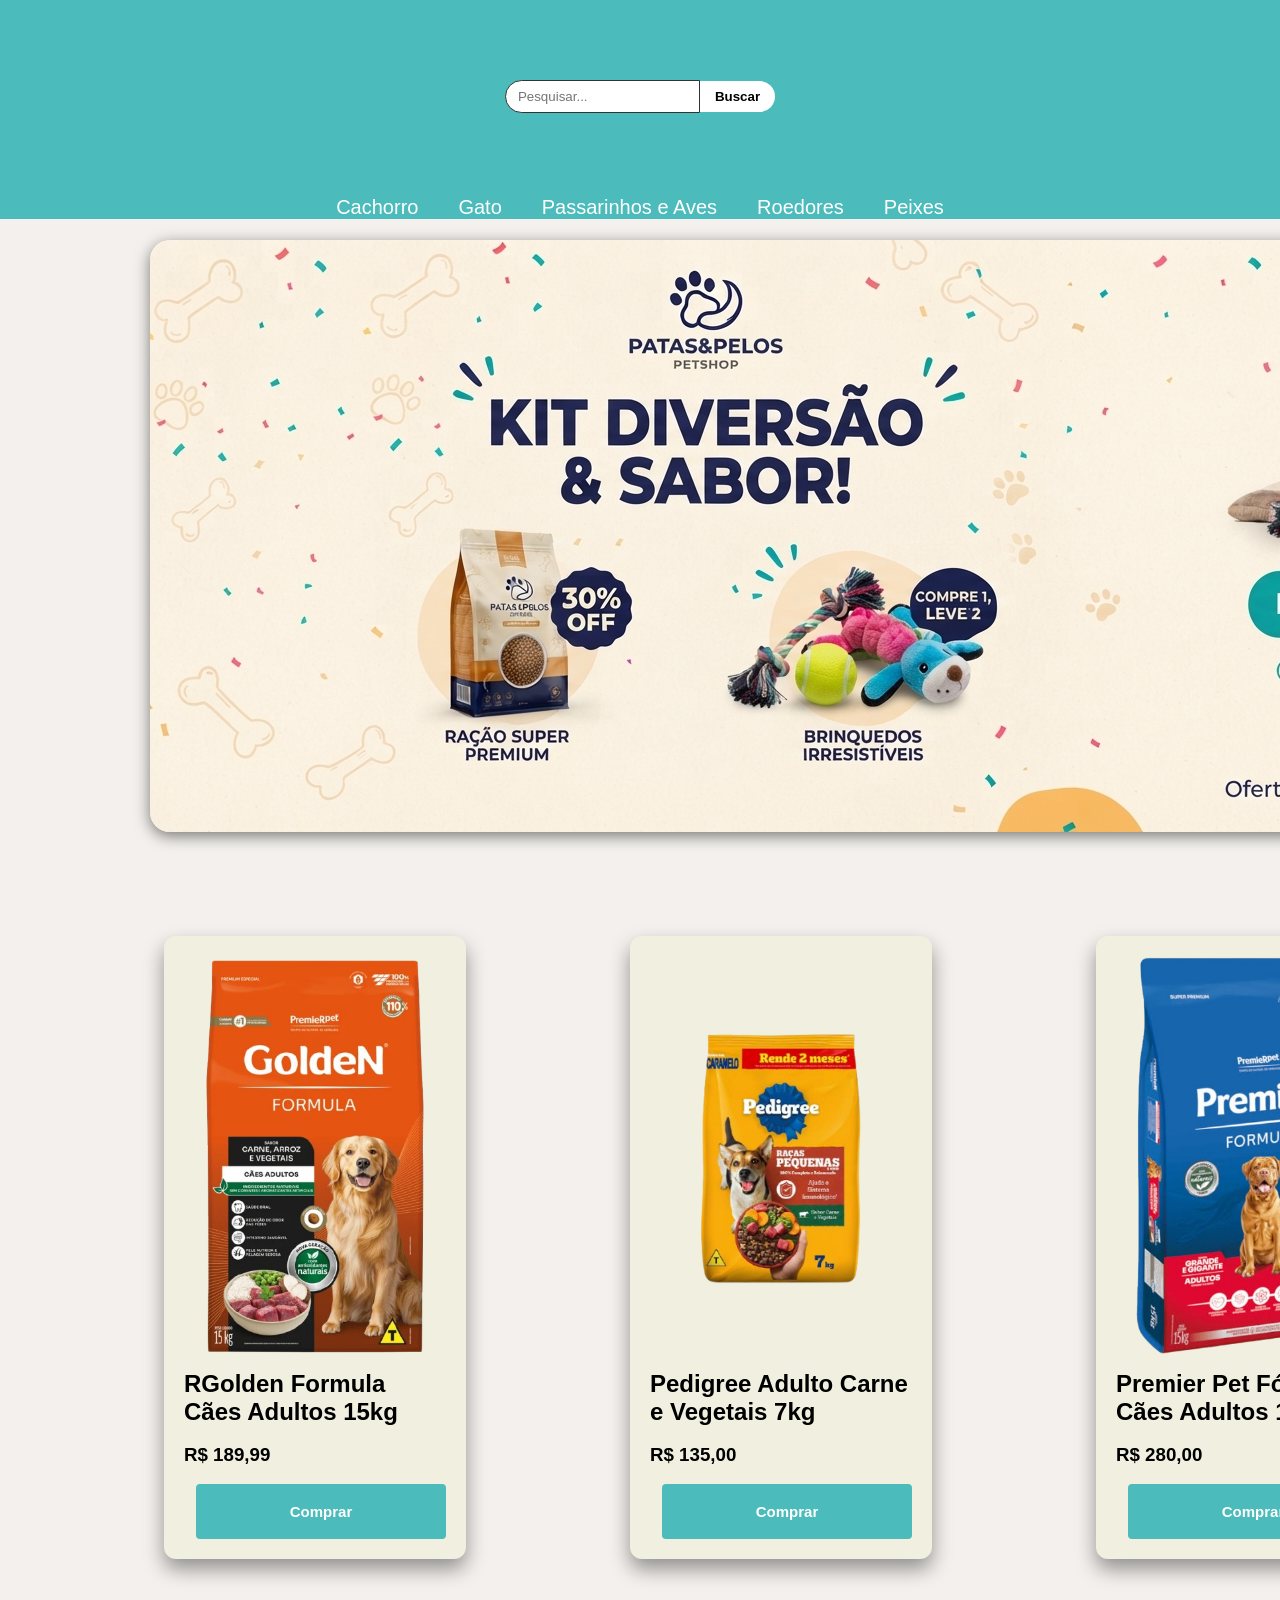
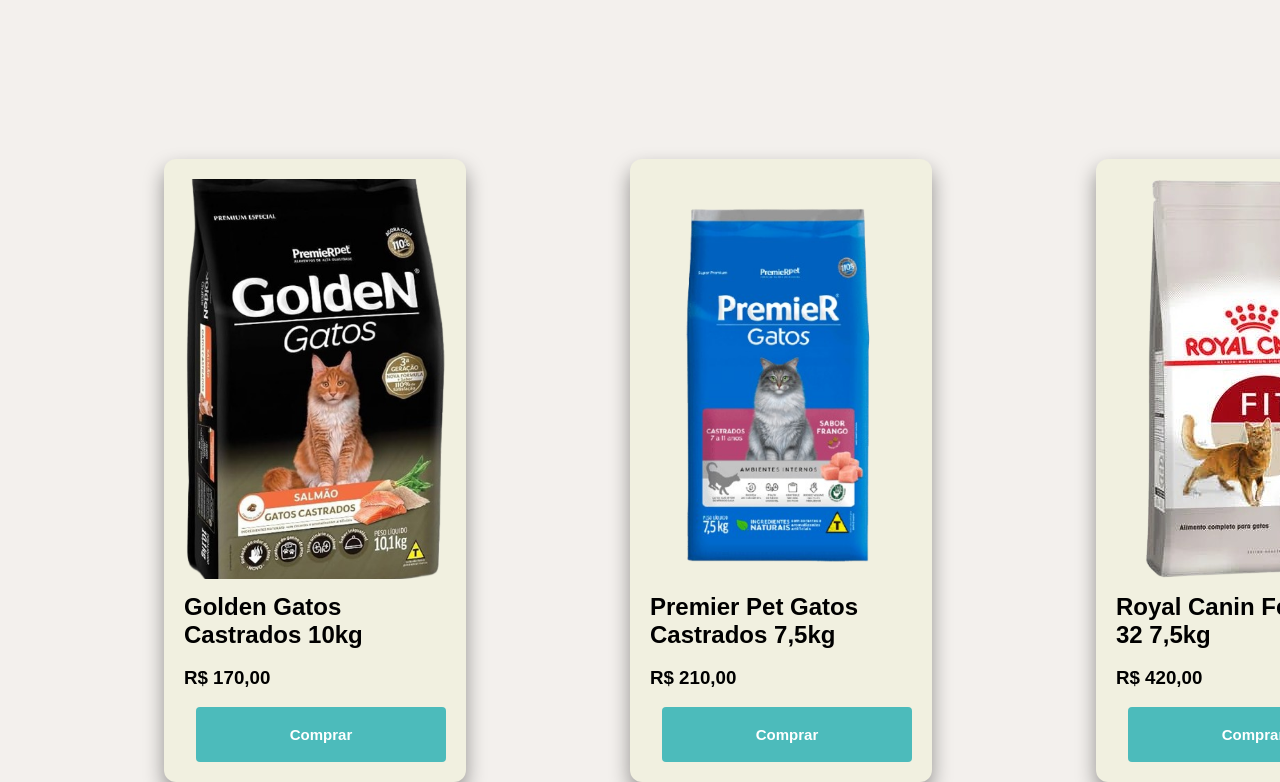
==== html/index.html @ d894ffb8 "adadadadadadad" ====
<!DOCTYPE html>
<html lang="en">
<head>
    <meta charset="UTF-8">
    <meta name="viewport" content="width=device-width, initial-scale=1.0">
    <title>Document</title>
    <link rel="stylesheet" href="../css/style.css">
</head>
<!-- INICIO DO MENU !-->
<header class="navbar">
    <div class="logo">
    </div>

    <div class="menu">

        <div class="search-container">
            <input type="text" placeholder="Pesquisar...">
            <button type="submit">Buscar</button>
        </div>
        <div class="auth-buttons">
            <a href="../html/login.html" class="btn-login">Login</a>
            <a href="../html/cadastro.html" class="btn-register">Cadastrar</a>
        </div>
        <nav>
            <ul class="navlinks">
                <li><a href="../html/storedog.html">Cachorro</a></li>
                <li><a href="../html/storecat.html">Gato</a></li>
                <li><a href="../html/storebird.html">Passarinhos e Aves</a></li>
                <li><a href="../html/storerat.html">Roedores</a></li>
                <li><a href="../html/storefish.html">Peixes</a></li>
            </ul>
        </nav>
    </div>
</header>
<!-- FIM DO MENU -->
<body>

    <!-- INICIO HOME-->
    <main>
        <div class="banner">
            <img src="../img/banner1.jpg" alt="banner1">
        </div>
    </main>
    <div class="card-dog">
    <div class="card">
        <img src="../img/Golden Formula Cães Adultos.png" alt="ração1">
        <h2>RGolden Formula Cães Adultos 15kg</h2>
        <br>
        <h3>R$ 189,99</h3>
        <br>
        <div class="btnn"><button class="btn">Comprar</button></div>
    </div>

    <div class="card">
        <img src="../img/Pedigree Adulto Carne e Vegetais.png" alt="ração1">
        <h2>Pedigree Adulto Carne e Vegetais 7kg</h2>
        <br>
        <h3>R$ 135,00</h3>
        <br>
        <div class="btnn"><button class="btn">Comprar</button></div>
    </div>

    <div class="card">
        <img src="../img/Premier Pet Fórmula Cães Adultos.png" alt="ração1">
        <h2>Premier Pet Fórmula Cães Adultos 15kg</h2>
        <br>
        <h3>R$ 280,00</h3>
        <br>
        <div class="btnn"><button class="btn">Comprar</button></div>
    </div>

    <div class="card">
        <img src="../img/racao-royal-canin-medium-adult-7-mais-caes-adultos-1-removebg-preview.png" alt="ração1">
        <h2>Ração Royal Canin Medium Adult 12kg</h2>
        <br>
        <h3>R$ 430,00</h3>
        <br>
        <div class="btnn"><button class="btn">Comprar</button></div>
    </div>
    </div>

    <div class="card-cat">
        <div class="cardt">
            <img src="../img/Golden Gatos.png" alt="ração1">
            <h2>Golden Gatos Castrados 10kg</h2>
            <br>
            <h3>R$ 170,00</h3>
            <br>
            <div class="btnn"><button class="btn">Comprar</button></div>
        </div>
    
        <div class="cardt">
            <img src="../img/Premier Pet Gatos Castrados.png" alt="ração1">
            <h2>Premier Pet Gatos Castrados 7,5kg</h2>
            <br>
            <h3>R$ 210,00</h3>
            <br>
            <div class="btnn"><button class="btn">Comprar</button></div>
        </div>
    
        <div class="cardt">
            <img src="../img/Royal Canin Feline Fit 32.png" alt="ração1">
            <h2>Royal Canin Feline Fit 32 7,5kg</h2>
            <br>
            <h3>R$ 420,00</h3>
            <br>
            <div class="btnn"><button class="btn">Comprar</button></div>
        </div>
    
        <div class="cardt">
            <img src="../img/Whiskas Adultos.png" alt="ração1">
            <h2>Whiskas Adultos
                <br> 10,1kg</h2>
            <br>
            <h3>R$ 185,00</h3>
            <br>
            <div class="btnn"><button class="btn">Comprar</button></div>
        </div>
    </div>
</div>
</body>
</html>
---- css/style.css ----
*{
    margin: 0;
    padding: 0;
    outline: 0;
    box-sizing: border-box;
}

body{
    background-color: rgb(243, 240, 237);
}
.menu{
    background-color: #4cbbbb;
    align-items: center;
    justify-content: center;
    height: 200px;

}
.navlinks{
    list-style: none;
    display: flex;
    background-color: #4cbbbb;
    margin-top: 62px;
    justify-content: center;
    align-items: center;
    gap: 40px;
}


.navlinks a {
    text-decoration: none;
    color: rgb(255, 255, 255);
    font-size: 20px;
    font-family: "Roboto", sans-serif;
    font-optical-sizing: auto;
    font-style: normal;
}

.navlinks a:hover {
    color: #067979;
    border-bottom: solid #067979;
}

.search-container {
    display: flex;
    align-items: center;
    justify-content: center;
    padding-top: 80px;
}

.search-container input {
    padding: 8px 12px;
    border: 1px solid #333;
    background-color: #ffffff;
    color: white;
    border-radius: 20px 0 0 20px;
    outline: none;
}

.search-container button {
    padding: 8px 15px;
    border: none;
    background-color: #ffffff;
    color: rgb(0, 0, 0);
    font-weight: bold;
    cursor: pointer;
    border-radius: 0 20px 20px 0;
    transition: 0.3s;
}

.search-container button:hover {
    background-color: #067979;
}

.banner {
    align-items: center;
    justify-content: center;
    padding-left: 150px;
    margin-top: 40px;
    margin-bottom: 0;
    
}

.banner img {

    border-radius: 20px;
    box-shadow: 0 4px 15px rgba(0, 0, 0, 0.5);
}
.auth-buttons {
    display: flex;
    gap: 23px;
}

.auth-buttons a {
    text-decoration: none;
    font-size: 18px;
    font-weight: bold;
    text-transform: uppercase;
    border-radius: 4px;
    transition: 0.3s ease;
    font-family: "Roboto", sans-serif;
    font-optical-sizing: auto;
    font-style: normal;
}

.btn-login {
    color: #ffffff;
    display: flex;
    align-items: center;
    margin-left: 1600px;
    margin-bottom: 0;

}

.btn-login:hover {
    color: #067979;
    text-shadow: 0 0 8px #067979;
}

.btn-register {
    color: #ffffff;
    box-shadow: inset 0 0 0 0 #4cbbbb;
}

.btn-register:hover {
    color: #067979;
    box-shadow: 0 0 10px #067979;
}
.card-dog{
    display: flex;
    margin-top: 100px;

}

.card-cat{
    display: flex;
    margin-top: 100px;
}


.card{
    background-color: #f1f0e0;
    border-radius: 12px;
    padding: 20px;
    width: 320px;
    box-shadow: 0 10px 20px rgba(0, 0, 0, 0.4);
    gap: 20px;
    margin-left: 164px;
    font-family: "Roboto", sans-serif;
    font-optical-sizing: auto;
    font-style: normal;
    margin-top: 0;
}

.card img {
    margin: 0 0 10px 0;
    padding: 0;
    position: relative;
    width: 100%;
    height: 400px;
    object-fit: cover;
    border-radius: 8px;
}


.cardt {
    background-color: #f1f0e0;
    border-radius: 12px;
    padding: 20px;
    width: 320px;
    box-shadow: 0 10px 20px rgba(0, 0, 0, 0.4);
    gap: 20px;
    margin-top: 100px;
    margin-left: 164px;
    font-family: "Roboto", sans-serif;
    font-optical-sizing: auto;
    font-style: normal;
}

.cardt img {
    margin: 0 0 10px 0;
    padding: 0;
    position: relative;
    width: 100%;
    height: 400px;
    object-fit: cover;
    border-radius: 8px;
}

.btnn {
    padding-left: 12px;
}
.btn{
    background-color: #4cbbbb;
    border-radius: 4px;
    border: 0;
    padding: 19px;
    font-size: 15px;
    font-weight: bold;
    color: #ffffff;
    cursor: pointer;
    transition: 0.9s;
    margin: 0;
    width: 250px;
}

.btn:hover {
    transform: scale(0.9);
}
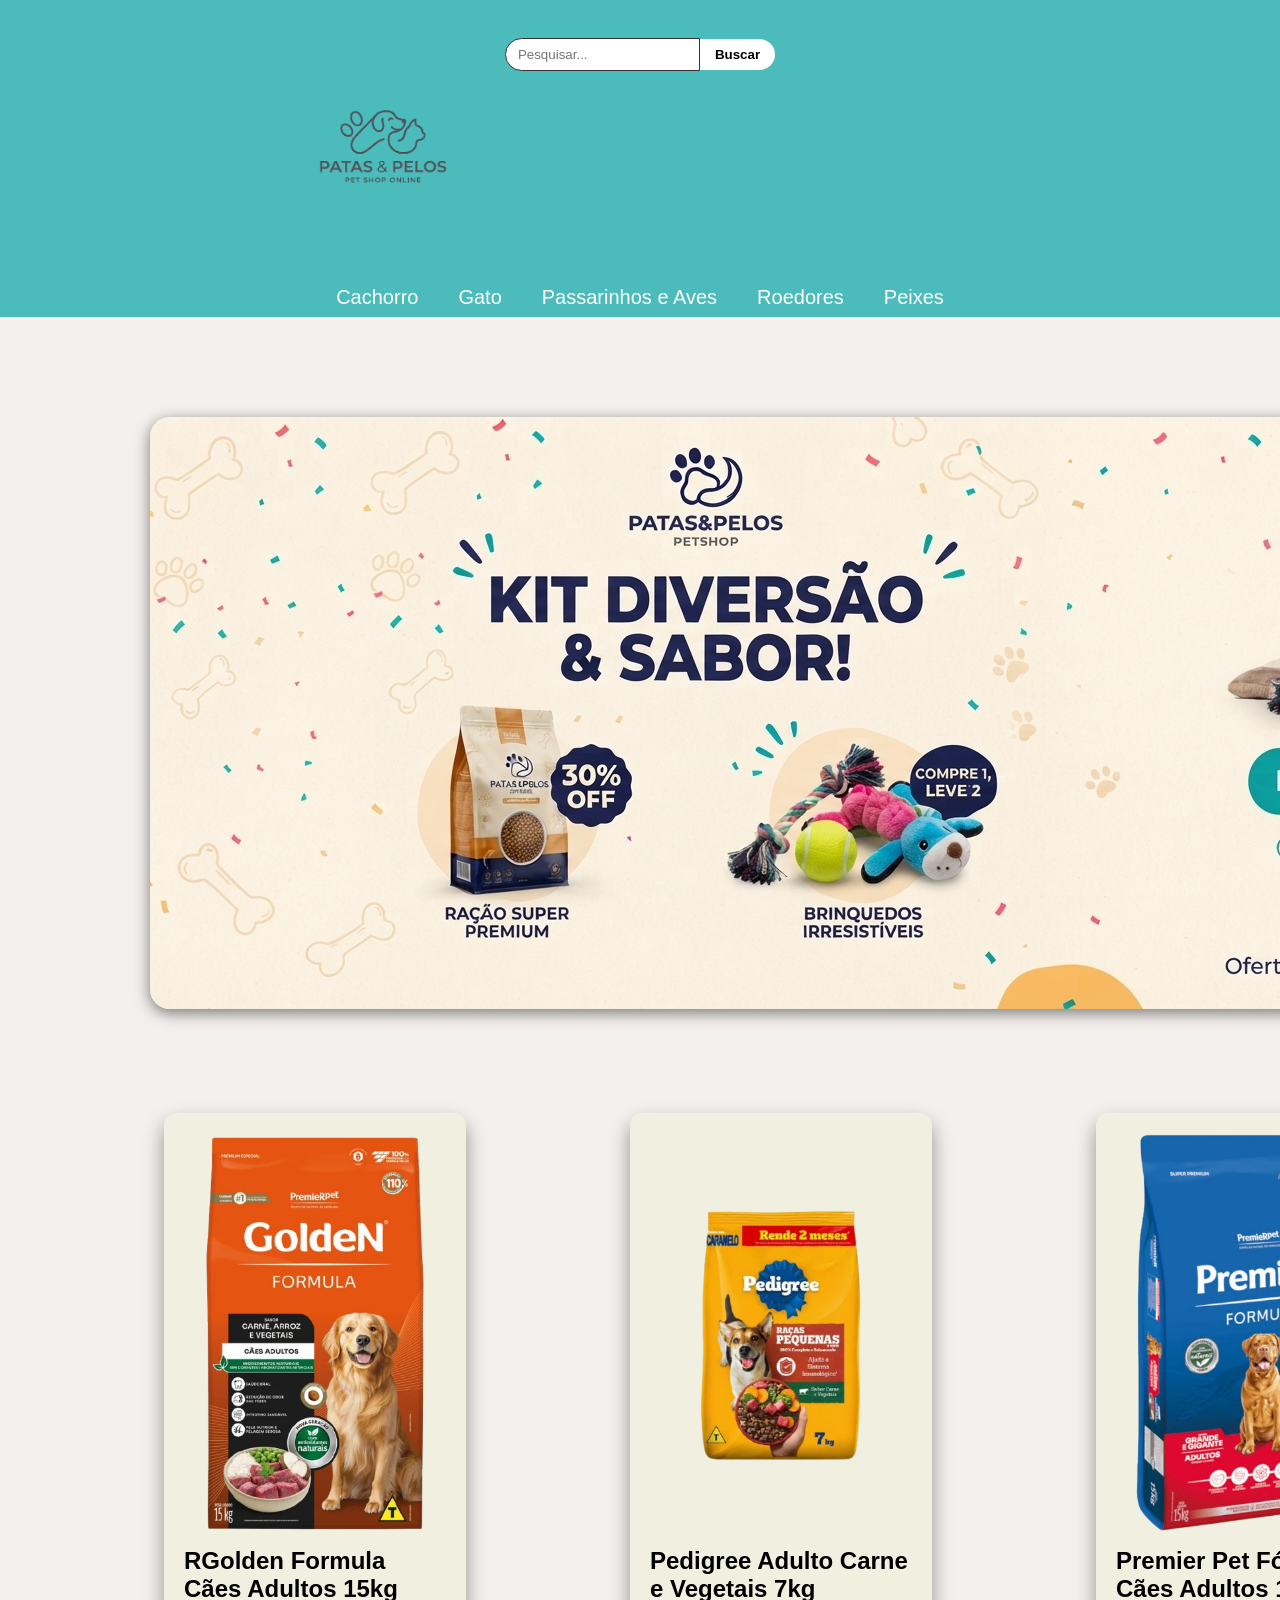
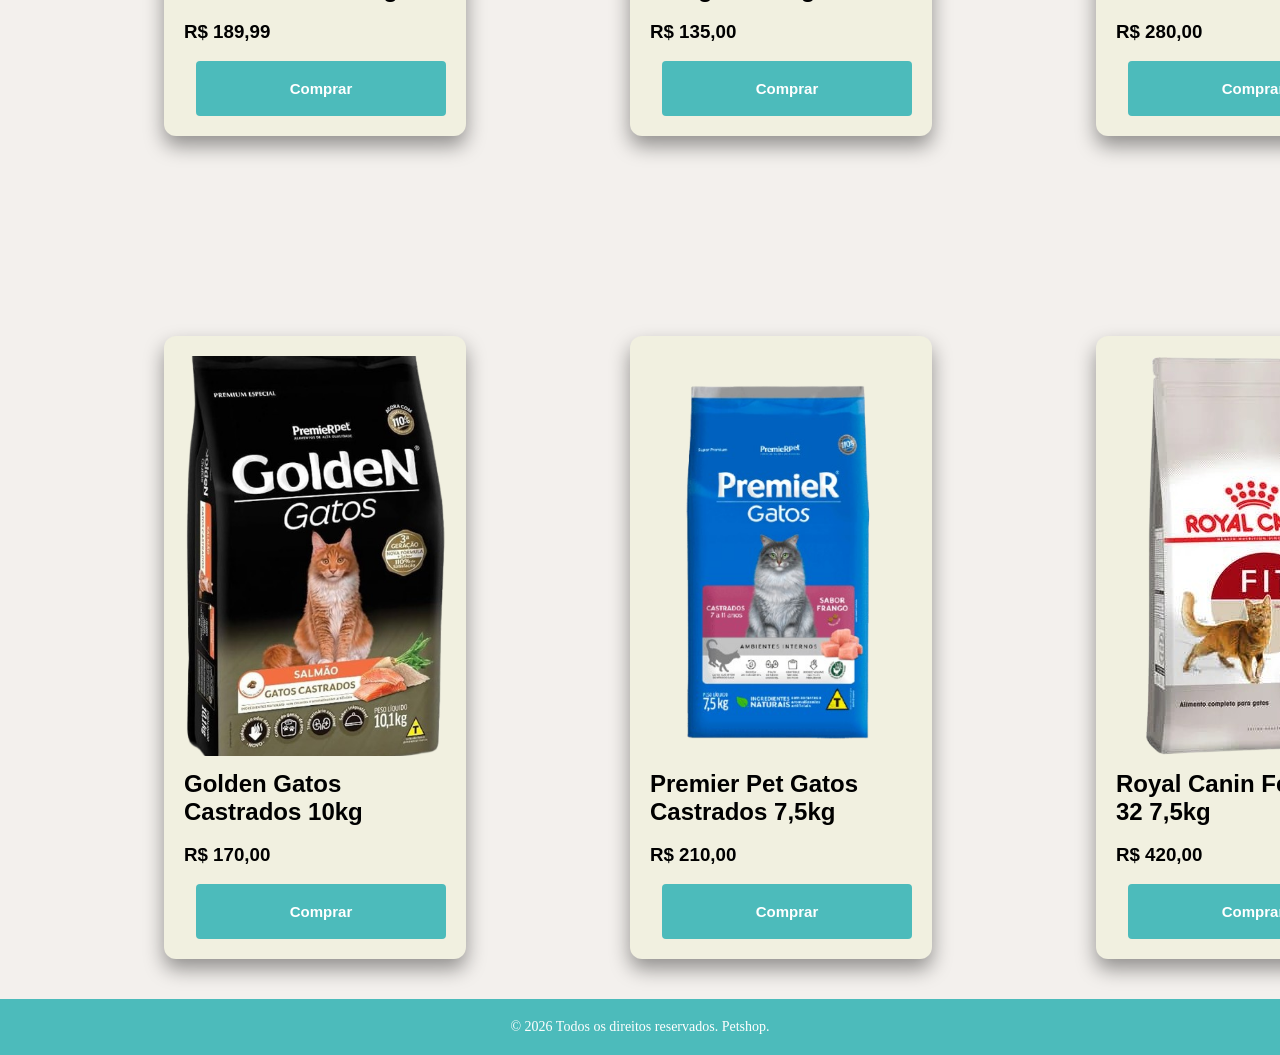
==== commit bb75c46e: "daadadad" ====
--- a/html/index.html
+++ b/html/index.html
@@ -8,14 +8,16 @@
 </head>
 <!-- INICIO DO MENU !-->
 <header class="navbar">
-    <div class="logo">
-    </div>
+
 
     <div class="menu">
-
+        
         <div class="search-container">
             <input type="text" placeholder="Pesquisar...">
             <button type="submit">Buscar</button>
+        </div>
+        <div class="logo">
+            <img src="../img/logo.png" alt="Logo">
         </div>
         <div class="auth-buttons">
             <a href="../html/login.html" class="btn-login">Login</a>
@@ -118,5 +120,9 @@
         </div>
     </div>
 </div>
+
+<footer class="footer">
+    <p>&copy; 2026 Todos os direitos reservados. Petshop.</p>
+</footer>
 </body>
 </html>
--- a/css/style.css
+++ b/css/style.css
@@ -12,19 +12,32 @@
     background-color: #4cbbbb;
     align-items: center;
     justify-content: center;
-    height: 200px;
+    padding: 8px;
 
 }
 .navlinks{
     list-style: none;
     display: flex;
     background-color: #4cbbbb;
-    margin-top: 62px;
+
     justify-content: center;
     align-items: center;
     gap: 40px;
 }
 
+.logo {
+   
+    margin-left: 300px;
+}
+
+.logo img {
+    margin: 0 0 10px 0;
+    position: relative;
+    width: 150px;
+    height: 150px;
+    object-fit: cover;
+    border-radius: 8px;
+}
 
 .navlinks a {
     text-decoration: none;
@@ -44,7 +57,8 @@
     display: flex;
     align-items: center;
     justify-content: center;
-    padding-top: 80px;
+    background-color: #4cbbbb;
+    padding-top: 30px;
 }
 
 .search-container input {
@@ -75,15 +89,15 @@
     align-items: center;
     justify-content: center;
     padding-left: 150px;
-    margin-top: 40px;
-    margin-bottom: 0;
-    
+    margin-top: 100px;
+    margin-bottom: 0; 
 }
 
 .banner img {
 
     border-radius: 20px;
     box-shadow: 0 4px 15px rgba(0, 0, 0, 0.5);
+    
 }
 .auth-buttons {
     display: flex;
@@ -108,7 +122,7 @@
     align-items: center;
     margin-left: 1600px;
     margin-bottom: 0;
-
+    padding-bottom: 30px;
 }
 
 .btn-login:hover {
@@ -118,13 +132,16 @@
 
 .btn-register {
     color: #ffffff;
-    box-shadow: inset 0 0 0 0 #4cbbbb;
+   
+    align-items: center;
+
 }
 
 .btn-register:hover {
     color: #067979;
-    box-shadow: 0 0 10px #067979;
-}
+    text-shadow: 0 0 8px #067979;
+}
+
 .card-dog{
     display: flex;
     margin-top: 100px;
@@ -207,3 +224,61 @@
     transform: scale(0.9);
 }
 
+.footer {
+    background-color: #4cbbbb;
+    color: #ffffff;
+    text-align: center;
+    padding: 20px;
+    margin-top: 40px;
+    font-size: 14px;
+}
+
+@media (max-width: 768px) {
+    .top-header {
+        flex-direction: column;
+        align-items: stretch;
+    }
+
+    .logo {
+        display: flex;
+        justify-content: center;
+    }
+
+    .search-container {
+        max-width: 100%;
+    }
+
+    .auth-buttons {
+        justify-content: center;
+    }
+
+    .navlinks {
+        gap: 12px;
+    }
+
+    .navlinks a {
+        font-size: 14px;
+    }
+
+    .card-grid {
+        grid-template-columns: repeat(auto-fill, minmax(160px, 1fr));
+        gap: 12px;
+    }
+
+    .card {
+        padding: 12px;
+    }
+
+    .card h2 {
+        font-size: 13px;
+    }
+
+    .price {
+        font-size: 16px;
+    }
+
+    .btn-buy {
+        padding: 10px;
+        font-size: 13px;
+    }
+}
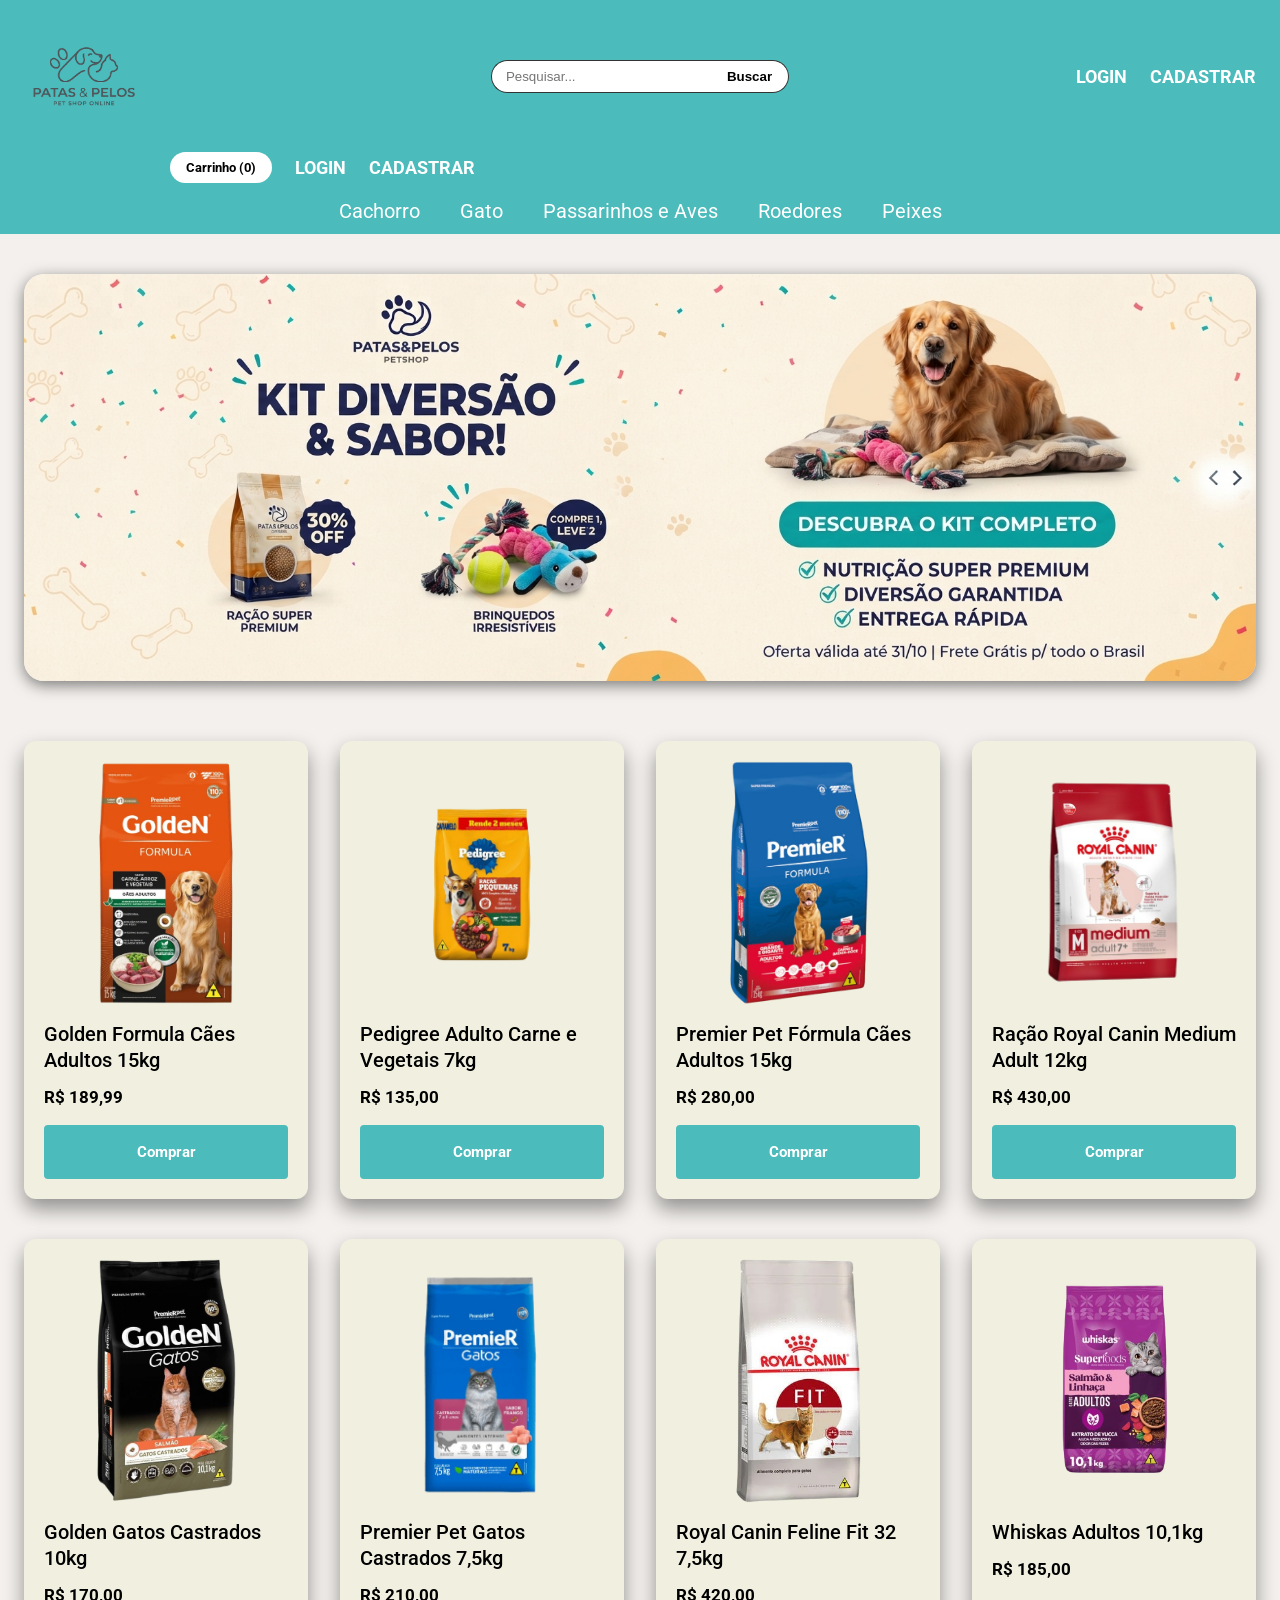
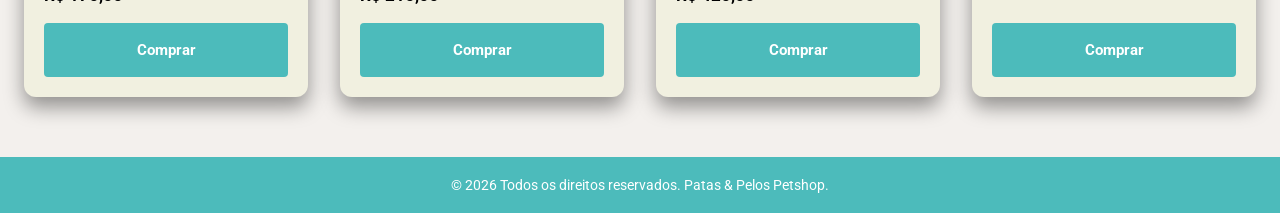
==== commit 4a084336: "ABCD" ====
--- a/html/index.html
+++ b/html/index.html
@@ -1,29 +1,46 @@
 <!DOCTYPE html>
-<html lang="en">
+<html lang="pt-BR">
 <head>
     <meta charset="UTF-8">
     <meta name="viewport" content="width=device-width, initial-scale=1.0">
-    <title>Document</title>
+    <title>Patas &amp; Pelos | Pet Shop Online</title>
+
+    <link rel="preconnect" href="https://fonts.googleapis.com">
+    <link rel="preconnect" href="https://fonts.gstatic.com" crossorigin>
+    <link href="https://fonts.googleapis.com/css2?family=Roboto:wght@400;500;700&display=swap" rel="stylesheet">
+
     <link rel="stylesheet" href="../css/style.css">
 </head>
-<!-- INICIO DO MENU !-->
-<header class="navbar">
+<body>
 
+    <header class="topo">
+        <div class="topo-linha">
 
-    <div class="menu">
-        
-        <div class="search-container">
-            <input type="text" placeholder="Pesquisar...">
-            <button type="submit">Buscar</button>
+            <div class="logo">
+                <a href="../html/index.html">
+                    <img src="../img/logo.png" alt="Patas &amp; Pelos - Pet Shop Online">
+                </a>
+            </div>
+
+            <form class="search-container" id="form-busca" role="search">
+                <input type="search" id="campo-busca" placeholder="Pesquisar..." aria-label="Pesquisar produtos">
+                <button type="submit" id="btn-buscar">Buscar</button>
+            </form>
+
+            <div class="auth-buttons">
+                <a href="../html/login.html" class="btn-login">Login</a>
+                <a href="../html/cadastro.html" class="btn-register">Cadastrar</a>
+            </div>
+
+            <div class="auth-buttons">
+                <button type="button" id="btn-carrinho" class="btn-carrinho">Carrinho (0)</button>
+                <a href="../html/login.html" class="btn-login">Login</a>
+                <a href="../html/cadastro.html" class="btn-register">Cadastrar</a>
+            </div>
+
         </div>
-        <div class="logo">
-            <img src="../img/logo.png" alt="Logo">
-        </div>
-        <div class="auth-buttons">
-            <a href="../html/login.html" class="btn-login">Login</a>
-            <a href="../html/cadastro.html" class="btn-register">Cadastrar</a>
-        </div>
-        <nav>
+
+        <nav class="nav-categorias" aria-label="Categorias">
             <ul class="navlinks">
                 <li><a href="../html/storedog.html">Cachorro</a></li>
                 <li><a href="../html/storecat.html">Gato</a></li>
@@ -32,97 +49,83 @@
                 <li><a href="../html/storefish.html">Peixes</a></li>
             </ul>
         </nav>
-    </div>
-</header>
-<!-- FIM DO MENU -->
-<body>
+    </header>
 
-    <!-- INICIO HOME-->
+
     <main>
-        <div class="banner">
-            <img src="../img/banner1.jpg" alt="banner1">
-        </div>
+
+        <section class="banner" id="banner">
+            <img src="../img/banner1.jpg" alt="Kit Diversão &amp; Sabor: ração super premium com 30% off e brinquedos">
+        </section>
+
+        <section class="produtos" id="produtos" aria-label="Produtos">
+
+  
+            <article class="card" data-id="1" data-categoria="cachorro" data-preco="189.99">
+                <img src="../img/Golden Formula Cães Adultos.png" alt="Ração Golden Formula Cães Adultos 15kg">
+                <h2>Golden Formula Cães Adultos 15kg</h2>
+                <p class="preco">R$ 189,99</p>
+                <button class="btn" type="button">Comprar</button>
+            </article>
+
+            <article class="card" data-id="2" data-categoria="cachorro" data-preco="135.00">
+                <img src="../img/Pedigree Adulto Carne e Vegetais.png" alt="Ração Pedigree Adulto Carne e Vegetais 7kg">
+                <h2>Pedigree Adulto Carne e Vegetais 7kg</h2>
+                <p class="preco">R$ 135,00</p>
+                <button class="btn" type="button">Comprar</button>
+            </article>
+
+            <article class="card" data-id="3" data-categoria="cachorro" data-preco="280.00">
+                <img src="../img/Premier Pet Fórmula Cães Adultos.png" alt="Ração Premier Pet Fórmula Cães Adultos 15kg">
+                <h2>Premier Pet Fórmula Cães Adultos 15kg</h2>
+                <p class="preco">R$ 280,00</p>
+                <button class="btn" type="button">Comprar</button>
+            </article>
+
+            <article class="card" data-id="4" data-categoria="cachorro" data-preco="430.00">
+                <img src="../img/racao-royal-canin-medium-adult-7-mais-caes-adultos-1-removebg-preview.png" alt="Ração Royal Canin Medium Adult 12kg">
+                <h2>Ração Royal Canin Medium Adult 12kg</h2>
+                <p class="preco">R$ 430,00</p>
+                <button class="btn" type="button">Comprar</button>
+            </article>
+
+
+            <article class="card" data-id="5" data-categoria="gato" data-preco="170.00">
+                <img src="../img/Golden Gatos.png" alt="Ração Golden Gatos Castrados 10kg">
+                <h2>Golden Gatos Castrados 10kg</h2>
+                <p class="preco">R$ 170,00</p>
+                <button class="btn" type="button">Comprar</button>
+            </article>
+
+            <article class="card" data-id="6" data-categoria="gato" data-preco="210.00">
+                <img src="../img/Premier Pet Gatos Castrados.png" alt="Ração Premier Pet Gatos Castrados 7,5kg">
+                <h2>Premier Pet Gatos Castrados 7,5kg</h2>
+                <p class="preco">R$ 210,00</p>
+                <button class="btn" type="button">Comprar</button>
+            </article>
+
+            <article class="card" data-id="7" data-categoria="gato" data-preco="420.00">
+                <img src="../img/Royal Canin Feline Fit 32.png" alt="Ração Royal Canin Feline Fit 32 7,5kg">
+                <h2>Royal Canin Feline Fit 32 7,5kg</h2>
+                <p class="preco">R$ 420,00</p>
+                <button class="btn" type="button">Comprar</button>
+            </article>
+
+            <article class="card" data-id="8" data-categoria="gato" data-preco="185.00">
+                <img src="../img/Whiskas Adultos.png" alt="Ração Whiskas Adultos 10,1kg">
+                <h2>Whiskas Adultos 10,1kg</h2>
+                <p class="preco">R$ 185,00</p>
+                <button class="btn" type="button">Comprar</button>
+            </article>
+
+        </section>
+
+        <script src="../js/script.js"></script>
+
     </main>
-    <div class="card-dog">
-    <div class="card">
-        <img src="../img/Golden Formula Cães Adultos.png" alt="ração1">
-        <h2>RGolden Formula Cães Adultos 15kg</h2>
-        <br>
-        <h3>R$ 189,99</h3>
-        <br>
-        <div class="btnn"><button class="btn">Comprar</button></div>
-    </div>
 
-    <div class="card">
-        <img src="../img/Pedigree Adulto Carne e Vegetais.png" alt="ração1">
-        <h2>Pedigree Adulto Carne e Vegetais 7kg</h2>
-        <br>
-        <h3>R$ 135,00</h3>
-        <br>
-        <div class="btnn"><button class="btn">Comprar</button></div>
-    </div>
+    <footer class="footer">
+        <p>&copy; 2026 Todos os direitos reservados. Patas &amp; Pelos Petshop.</p>
+    </footer>
 
-    <div class="card">
-        <img src="../img/Premier Pet Fórmula Cães Adultos.png" alt="ração1">
-        <h2>Premier Pet Fórmula Cães Adultos 15kg</h2>
-        <br>
-        <h3>R$ 280,00</h3>
-        <br>
-        <div class="btnn"><button class="btn">Comprar</button></div>
-    </div>
-
-    <div class="card">
-        <img src="../img/racao-royal-canin-medium-adult-7-mais-caes-adultos-1-removebg-preview.png" alt="ração1">
-        <h2>Ração Royal Canin Medium Adult 12kg</h2>
-        <br>
-        <h3>R$ 430,00</h3>
-        <br>
-        <div class="btnn"><button class="btn">Comprar</button></div>
-    </div>
-    </div>
-
-    <div class="card-cat">
-        <div class="cardt">
-            <img src="../img/Golden Gatos.png" alt="ração1">
-            <h2>Golden Gatos Castrados 10kg</h2>
-            <br>
-            <h3>R$ 170,00</h3>
-            <br>
-            <div class="btnn"><button class="btn">Comprar</button></div>
-        </div>
-    
-        <div class="cardt">
-            <img src="../img/Premier Pet Gatos Castrados.png" alt="ração1">
-            <h2>Premier Pet Gatos Castrados 7,5kg</h2>
-            <br>
-            <h3>R$ 210,00</h3>
-            <br>
-            <div class="btnn"><button class="btn">Comprar</button></div>
-        </div>
-    
-        <div class="cardt">
-            <img src="../img/Royal Canin Feline Fit 32.png" alt="ração1">
-            <h2>Royal Canin Feline Fit 32 7,5kg</h2>
-            <br>
-            <h3>R$ 420,00</h3>
-            <br>
-            <div class="btnn"><button class="btn">Comprar</button></div>
-        </div>
-    
-        <div class="cardt">
-            <img src="../img/Whiskas Adultos.png" alt="ração1">
-            <h2>Whiskas Adultos
-                <br> 10,1kg</h2>
-            <br>
-            <h3>R$ 185,00</h3>
-            <br>
-            <div class="btnn"><button class="btn">Comprar</button></div>
-        </div>
-    </div>
-</div>
-
-<footer class="footer">
-    <p>&copy; 2026 Todos os direitos reservados. Petshop.</p>
-</footer>
-</body>
 </html>
--- a/css/style.css
+++ b/css/style.css
@@ -1,80 +1,84 @@
-*{
+/* ========== VARIÁVEIS ========== */
+:root {
+    --cor-principal: #4cbbbb;
+    --cor-escura: #067979;
+    --cor-fundo: rgb(243, 240, 237);
+    --cor-card: #f1f0e0;
+    --largura-max: 1400px;
+}
+
+/* ========== RESET ========== */
+* {
     margin: 0;
     padding: 0;
-    outline: 0;
     box-sizing: border-box;
 }
 
-body{
-    background-color: rgb(243, 240, 237);
-}
-.menu{
-    background-color: #4cbbbb;
+body {
+    background-color: var(--cor-fundo);
+    font-family: "Roboto", sans-serif;
+}
+
+/* Foco visível para quem navega pelo teclado */
+a:focus-visible,
+button:focus-visible,
+input:focus-visible {
+    outline: 3px solid var(--cor-escura);
+    outline-offset: 2px;
+}
+
+/* ========== CABEÇALHO ========== */
+.topo {
+    background-color: var(--cor-principal);
+    padding-bottom: 8px;
+}
+
+.topo-linha {
+    display: grid;
+    grid-template-columns: 1fr auto 1fr;
     align-items: center;
-    justify-content: center;
-    padding: 8px;
-
-}
-.navlinks{
-    list-style: none;
-    display: flex;
-    background-color: #4cbbbb;
-
-    justify-content: center;
-    align-items: center;
-    gap: 40px;
-}
-
+    gap: 16px;
+    max-width: var(--largura-max);
+    margin: 0 auto;
+    padding: 16px 24px;
+}
+
+/* Logo (à esquerda) */
 .logo {
-   
-    margin-left: 300px;
+    justify-self: start;
 }
 
 .logo img {
-    margin: 0 0 10px 0;
-    position: relative;
-    width: 150px;
-    height: 150px;
+    display: block;
+    width: 120px;
+    height: 120px;
     object-fit: cover;
     border-radius: 8px;
 }
 
-.navlinks a {
-    text-decoration: none;
-    color: rgb(255, 255, 255);
-    font-size: 20px;
-    font-family: "Roboto", sans-serif;
-    font-optical-sizing: auto;
-    font-style: normal;
-}
-
-.navlinks a:hover {
-    color: #067979;
-    border-bottom: solid #067979;
-}
-
+/* Busca (no centro) */
 .search-container {
     display: flex;
     align-items: center;
     justify-content: center;
-    background-color: #4cbbbb;
-    padding-top: 30px;
 }
 
 .search-container input {
-    padding: 8px 12px;
+    padding: 8px 14px;
     border: 1px solid #333;
+    border-right: 0;
     background-color: #ffffff;
-    color: white;
+    color: #000000;
     border-radius: 20px 0 0 20px;
-    outline: none;
+    min-width: 220px;
 }
 
 .search-container button {
-    padding: 8px 15px;
-    border: none;
+    padding: 8px 16px;
+    border: 1px solid #333;
+    border-left: 0;
     background-color: #ffffff;
-    color: rgb(0, 0, 0);
+    color: #000000;
     font-weight: bold;
     cursor: pointer;
     border-radius: 0 20px 20px 0;
@@ -82,24 +86,13 @@
 }
 
 .search-container button:hover {
-    background-color: #067979;
-}
-
-.banner {
-    align-items: center;
-    justify-content: center;
-    padding-left: 150px;
-    margin-top: 100px;
-    margin-bottom: 0; 
-}
-
-.banner img {
-
-    border-radius: 20px;
-    box-shadow: 0 4px 15px rgba(0, 0, 0, 0.5);
-    
-}
+    background-color: var(--cor-escura);
+    color: #ffffff;
+}
+
+/* Login / Cadastrar (à direita) */
 .auth-buttons {
+    justify-self: end;
     display: flex;
     gap: 23px;
 }
@@ -109,160 +102,202 @@
     font-size: 18px;
     font-weight: bold;
     text-transform: uppercase;
+    color: #ffffff;
     border-radius: 4px;
     transition: 0.3s ease;
-    font-family: "Roboto", sans-serif;
-    font-optical-sizing: auto;
-    font-style: normal;
-}
-
-.btn-login {
-    color: #ffffff;
+}
+
+.auth-buttons a:hover {
+    color: var(--cor-escura);
+    text-shadow: 0 0 8px var(--cor-escura);
+}
+
+/* ========== MENU DE CATEGORIAS ========== */
+.navlinks {
+    list-style: none;
     display: flex;
+    flex-wrap: wrap;
+    justify-content: center;
     align-items: center;
-    margin-left: 1600px;
-    margin-bottom: 0;
-    padding-bottom: 30px;
-}
-
-.btn-login:hover {
-    color: #067979;
-    text-shadow: 0 0 8px #067979;
-}
-
-.btn-register {
-    color: #ffffff;
-   
-    align-items: center;
-
-}
-
-.btn-register:hover {
-    color: #067979;
-    text-shadow: 0 0 8px #067979;
-}
-
-.card-dog{
+    gap: 12px 40px;
+    padding: 0 16px;
+}
+
+.navlinks a {
+    display: inline-block;
+    text-decoration: none;
+    color: #ffffff;
+    font-size: 20px;
+    border-bottom: 3px solid transparent; /* evita o "pulo" no hover */
+    transition: 0.2s;
+}
+
+.navlinks a:hover {
+    color: var(--cor-escura);
+    border-bottom-color: var(--cor-escura);
+}
+
+/* ========== BANNER ========== */
+.banner {
+    max-width: var(--largura-max);
+    margin: 40px auto 0;
+    padding: 0 24px;
+}
+
+.banner img {
+    display: block;
+    width: 100%;
+    height: auto;
+    border-radius: 20px;
+    box-shadow: 0 4px 15px rgba(0, 0, 0, 0.5);
+}
+
+/* ========== PRODUTOS ========== */
+.produtos {
+    display: grid;
+    grid-template-columns: repeat(auto-fill, minmax(260px, 1fr));
+    gap: 40px 32px;
+    max-width: var(--largura-max);
+    margin: 60px auto;
+    padding: 0 24px;
+}
+
+.card {
     display: flex;
-    margin-top: 100px;
-
-}
-
-.card-cat{
-    display: flex;
-    margin-top: 100px;
-}
-
-
-.card{
-    background-color: #f1f0e0;
+    flex-direction: column;
+    background-color: var(--cor-card);
     border-radius: 12px;
     padding: 20px;
-    width: 320px;
     box-shadow: 0 10px 20px rgba(0, 0, 0, 0.4);
-    gap: 20px;
-    margin-left: 164px;
-    font-family: "Roboto", sans-serif;
-    font-optical-sizing: auto;
-    font-style: normal;
-    margin-top: 0;
 }
 
 .card img {
-    margin: 0 0 10px 0;
-    padding: 0;
-    position: relative;
+    display: block;
     width: 100%;
-    height: 400px;
-    object-fit: cover;
+    aspect-ratio: 1 / 1;
+    object-fit: contain;
+    margin-bottom: 16px;
     border-radius: 8px;
 }
 
-
-.cardt {
-    background-color: #f1f0e0;
-    border-radius: 12px;
-    padding: 20px;
-    width: 320px;
-    box-shadow: 0 10px 20px rgba(0, 0, 0, 0.4);
-    gap: 20px;
-    margin-top: 100px;
-    margin-left: 164px;
-    font-family: "Roboto", sans-serif;
-    font-optical-sizing: auto;
-    font-style: normal;
-}
-
-.cardt img {
-    margin: 0 0 10px 0;
-    padding: 0;
-    position: relative;
+.card h2 {
+    font-size: 20px;
+    font-weight: 500;
+    line-height: 1.3;
+    margin-bottom: 14px;
+}
+
+.preco {
+    font-size: 17px;
+    font-weight: bold;
+    margin-bottom: 18px;
+}
+
+.btn {
+    margin-top: auto; /* mantém todos os botões alinhados na base dos cards */
     width: 100%;
-    height: 400px;
-    object-fit: cover;
-    border-radius: 8px;
-}
-
-.btnn {
-    padding-left: 12px;
-}
-.btn{
-    background-color: #4cbbbb;
+    padding: 18px;
+    background-color: var(--cor-principal);
+    border: 0;
     border-radius: 4px;
-    border: 0;
-    padding: 19px;
+    font-family: inherit;
     font-size: 15px;
     font-weight: bold;
     color: #ffffff;
     cursor: pointer;
-    transition: 0.9s;
-    margin: 0;
-    width: 250px;
+    transition: transform 0.2s, background-color 0.2s;
 }
 
 .btn:hover {
-    transform: scale(0.9);
-}
-
+    background-color: var(--cor-escura);
+    transform: scale(0.96);
+}
+
+/* ========== RODAPÉ ========== */
 .footer {
-    background-color: #4cbbbb;
+    background-color: var(--cor-principal);
     color: #ffffff;
     text-align: center;
     padding: 20px;
-    margin-top: 40px;
     font-size: 14px;
 }
 
+.card[hidden] {
+    display: none;
+}
+
+/* Botão do carrinho */
+.btn-carrinho {
+    padding: 8px 16px;
+    border: 0;
+    border-radius: 20px;
+    background-color: #ffffff;
+    color: #000000;
+    font-family: inherit;
+    font-weight: bold;
+    cursor: pointer;
+    transition: 0.3s;
+}
+
+.btn-carrinho:hover {
+    background-color: var(--cor-escura);
+    color: #ffffff;
+}
+
+.auth-buttons {
+    align-items: center;
+}
+
+/* ========== RESPONSIVO ========== */
 @media (max-width: 768px) {
-    .top-header {
-        flex-direction: column;
-        align-items: stretch;
-    }
-
-    .logo {
-        display: flex;
-        justify-content: center;
+    .topo-linha {
+        grid-template-columns: 1fr;
+        justify-items: center;
+        gap: 12px;
+        padding: 16px;
+    }
+
+    .logo,
+    .auth-buttons {
+        justify-self: center;
+    }
+
+    .logo img {
+        width: 90px;
+        height: 90px;
     }
 
     .search-container {
-        max-width: 100%;
-    }
-
-    .auth-buttons {
-        justify-content: center;
+        width: 100%;
+    }
+
+    .search-container input {
+        flex: 1;
+        min-width: 0;
+    }
+
+    .auth-buttons a {
+        font-size: 15px;
     }
 
     .navlinks {
-        gap: 12px;
+        gap: 8px 20px;
     }
 
     .navlinks a {
-        font-size: 14px;
-    }
-
-    .card-grid {
-        grid-template-columns: repeat(auto-fill, minmax(160px, 1fr));
-        gap: 12px;
+        font-size: 15px;
+    }
+
+    .banner {
+        margin-top: 24px;
+        padding: 0 16px;
+    }
+
+    .produtos {
+        grid-template-columns: repeat(2, 1fr);
+        gap: 16px;
+        margin: 32px auto;
+        padding: 0 16px;
     }
 
     .card {
@@ -270,15 +305,23 @@
     }
 
     .card h2 {
+        font-size: 14px;
+    }
+
+    .preco {
+        font-size: 15px;
+    }
+
+    .btn {
+        padding: 12px;
         font-size: 13px;
     }
 
-    .price {
-        font-size: 16px;
-    }
-
-    .btn-buy {
-        padding: 10px;
-        font-size: 13px;
+    
+}
+
+@media (max-width: 420px) {
+    .produtos {
+        grid-template-columns: 1fr;
     }
 }
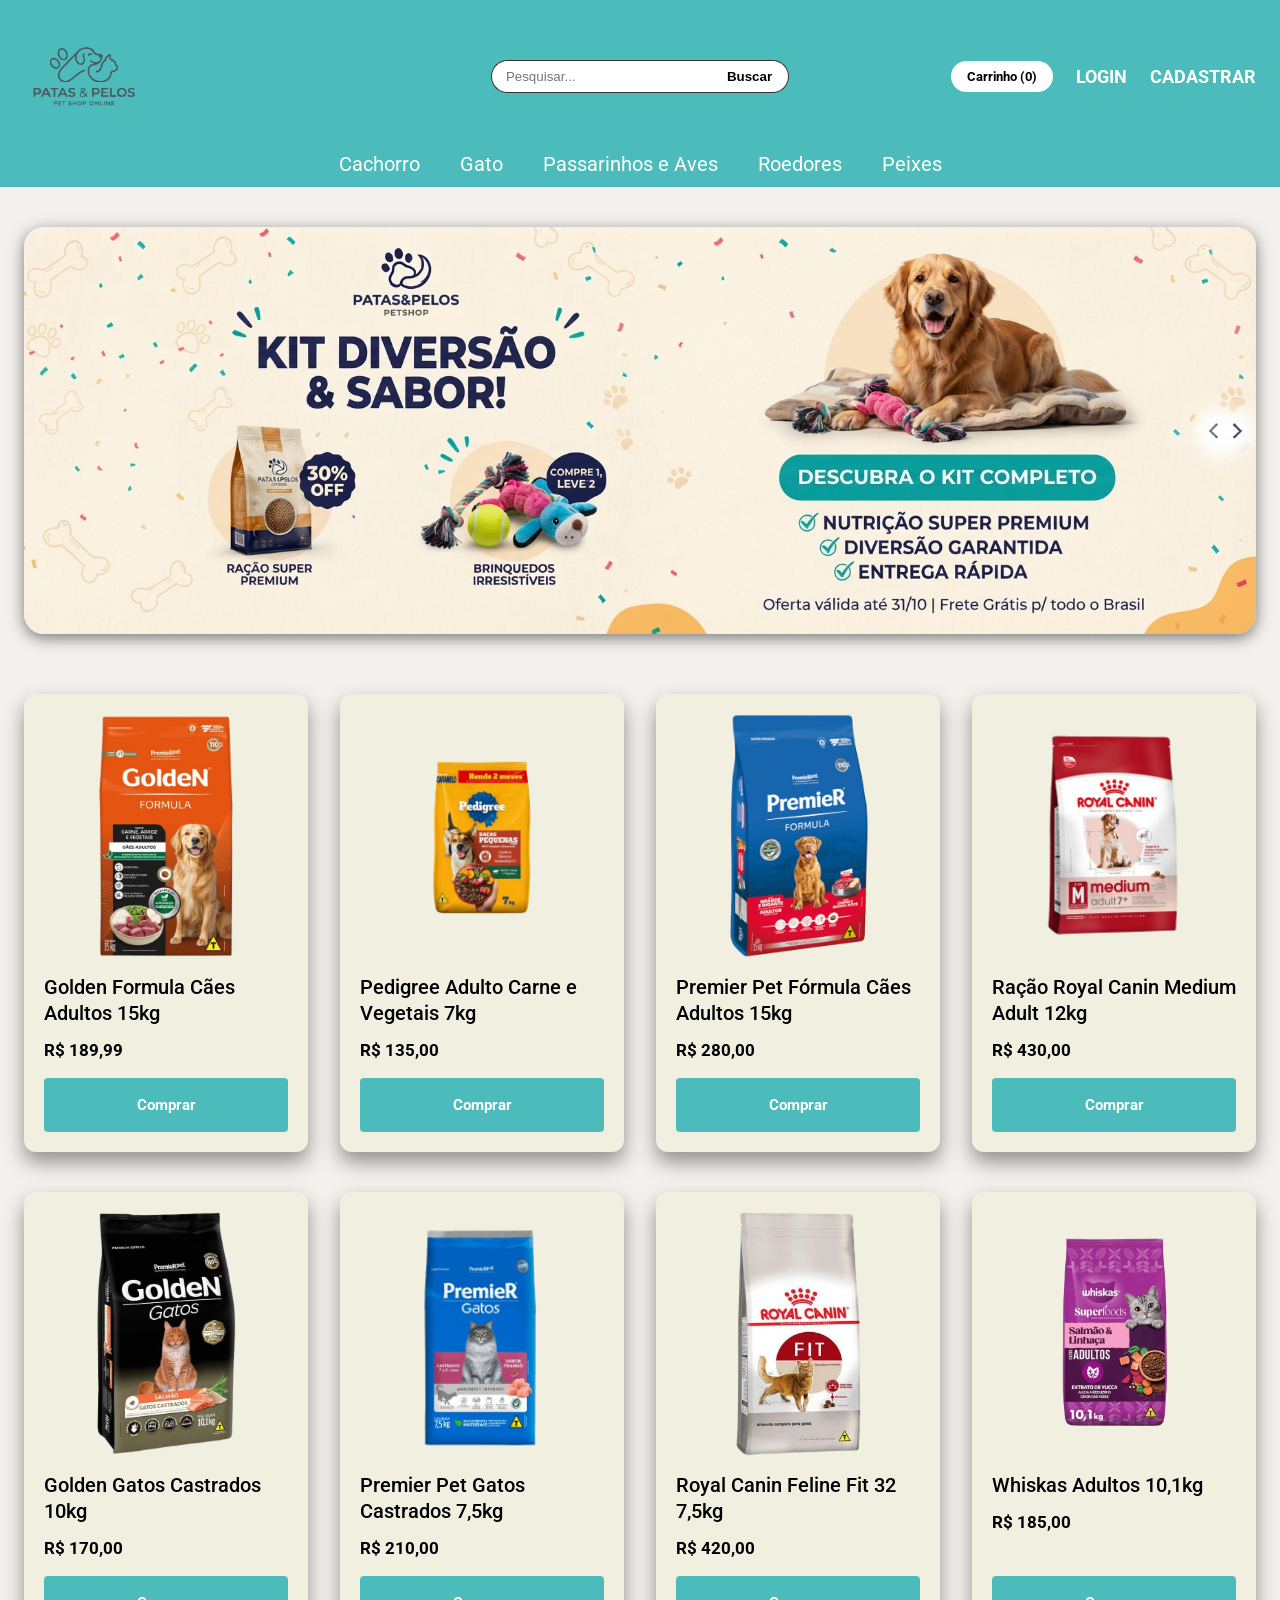
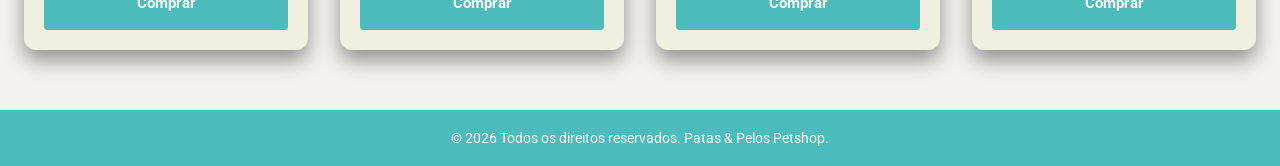
==== commit e3006f7d: "hhh" ====
--- a/html/index.html
+++ b/html/index.html
@@ -27,11 +27,7 @@
                 <button type="submit" id="btn-buscar">Buscar</button>
             </form>
 
-            <div class="auth-buttons">
-                <a href="../html/login.html" class="btn-login">Login</a>
-                <a href="../html/cadastro.html" class="btn-register">Cadastrar</a>
-            </div>
-
+       
             <div class="auth-buttons">
                 <button type="button" id="btn-carrinho" class="btn-carrinho">Carrinho (0)</button>
                 <a href="../html/login.html" class="btn-login">Login</a>
--- a/css/style.css
+++ b/css/style.css
@@ -1,4 +1,4 @@
-/* ========== VARIÁVEIS ========== */
+
 :root {
     --cor-principal: #4cbbbb;
     --cor-escura: #067979;
@@ -7,7 +7,7 @@
     --largura-max: 1400px;
 }
 
-/* ========== RESET ========== */
+
 * {
     margin: 0;
     padding: 0;
@@ -19,7 +19,6 @@
     font-family: "Roboto", sans-serif;
 }
 
-/* Foco visível para quem navega pelo teclado */
 a:focus-visible,
 button:focus-visible,
 input:focus-visible {
@@ -27,7 +26,6 @@
     outline-offset: 2px;
 }
 
-/* ========== CABEÇALHO ========== */
 .topo {
     background-color: var(--cor-principal);
     padding-bottom: 8px;
@@ -43,7 +41,6 @@
     padding: 16px 24px;
 }
 
-/* Logo (à esquerda) */
 .logo {
     justify-self: start;
 }
@@ -56,7 +53,7 @@
     border-radius: 8px;
 }
 
-/* Busca (no centro) */
+
 .search-container {
     display: flex;
     align-items: center;
@@ -90,7 +87,7 @@
     color: #ffffff;
 }
 
-/* Login / Cadastrar (à direita) */
+
 .auth-buttons {
     justify-self: end;
     display: flex;
@@ -112,7 +109,7 @@
     text-shadow: 0 0 8px var(--cor-escura);
 }
 
-/* ========== MENU DE CATEGORIAS ========== */
+
 .navlinks {
     list-style: none;
     display: flex;
@@ -134,7 +131,7 @@
 
 .navlinks a:hover {
     color: var(--cor-escura);
-    border-bottom-color: var(--cor-escura);
+
 }
 
 /* ========== BANNER ========== */
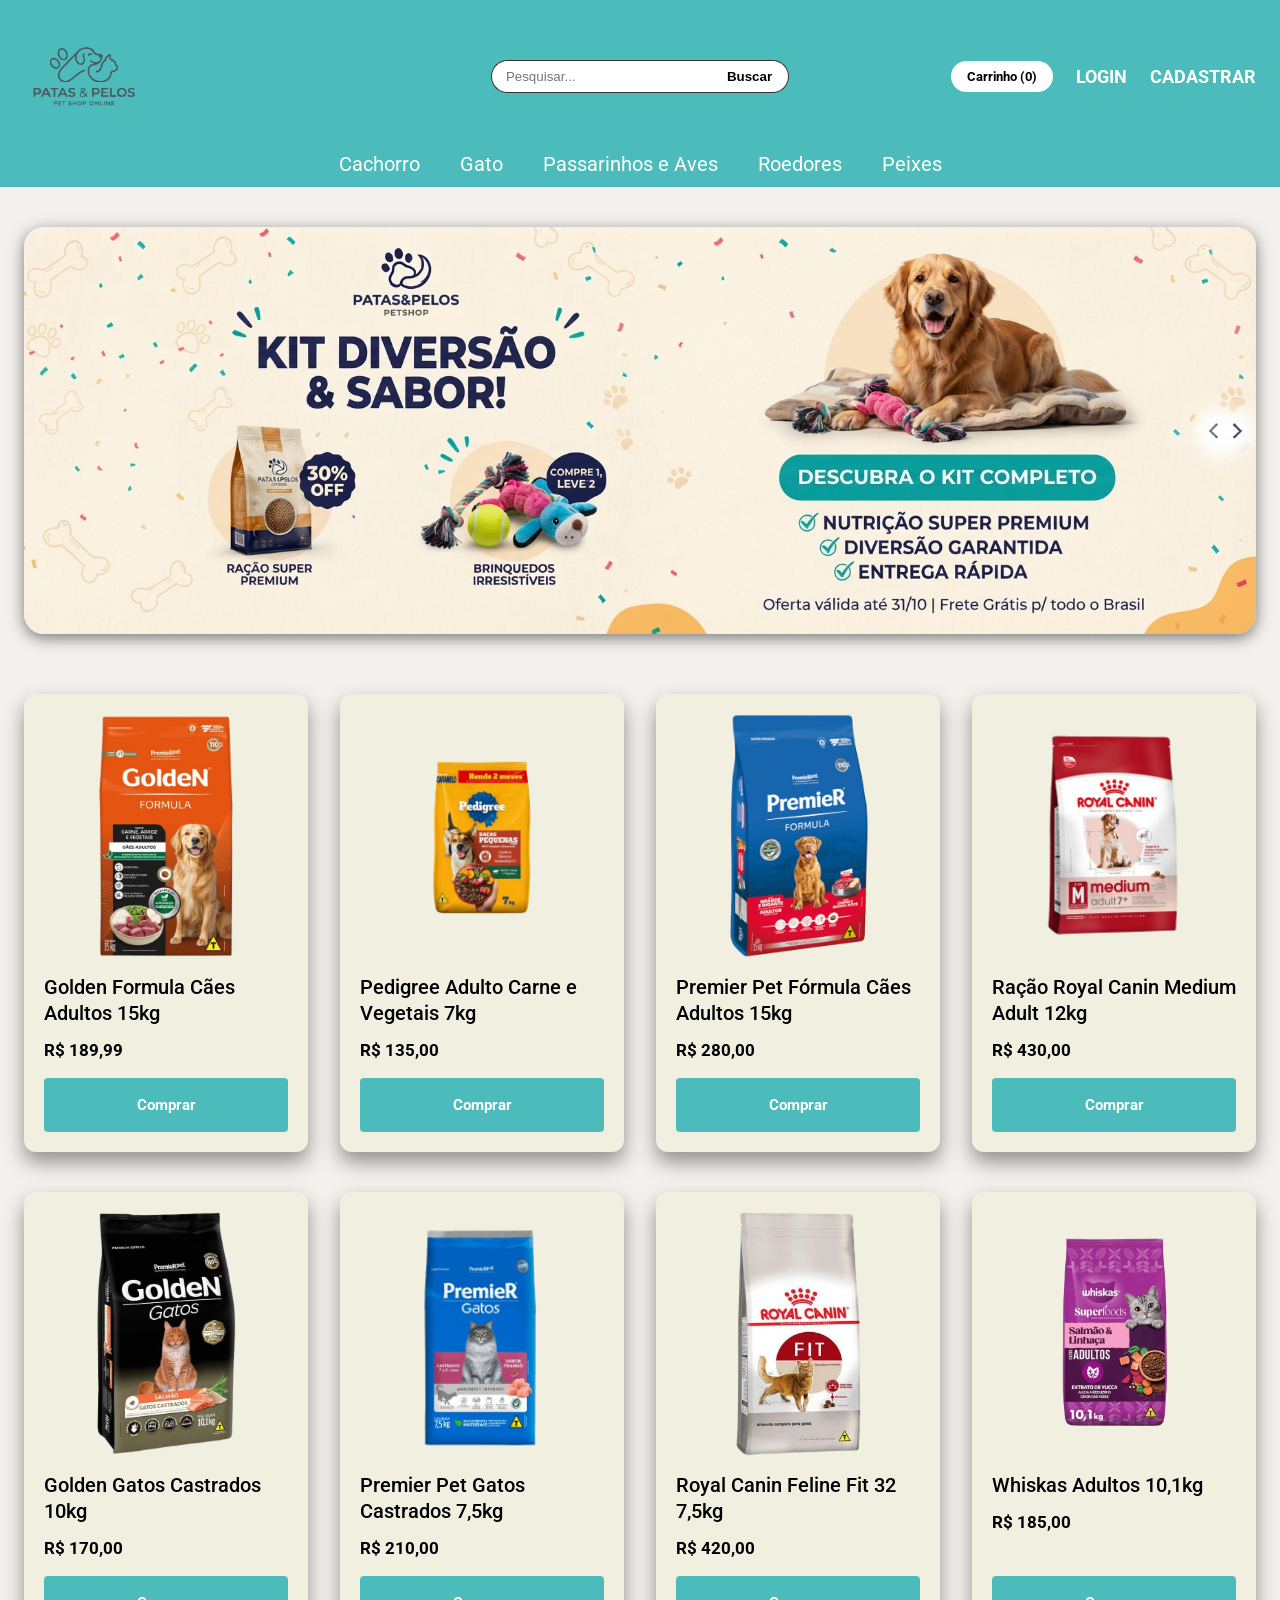
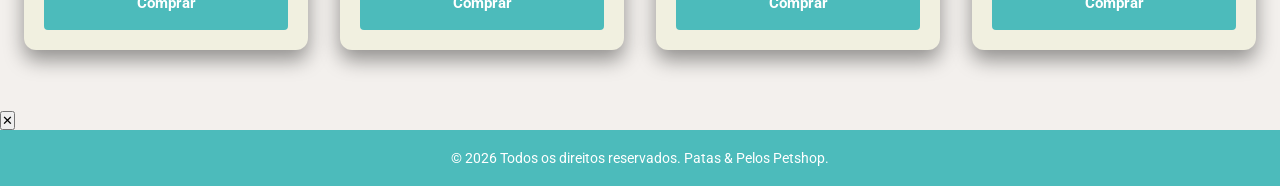
==== commit 5a7c3dc6: "DADADA" ====
--- a/html/index.html
+++ b/html/index.html
@@ -113,9 +113,14 @@
                 <p class="preco">R$ 185,00</p>
                 <button class="btn" type="button">Comprar</button>
             </article>
-
         </section>
 
+        <div id="modal-passagem" class="modal-overlay">
+            <div class="modal-box">
+              <button id="fechar-modal" class="modal-close">✕</button>
+              <img id="modal-img" class="modal-img" src="" alt="">
+          
+              
         <script src="../js/script.js"></script>
 
     </main>
--- a/css/style.css
+++ b/css/style.css
@@ -134,7 +134,7 @@
 
 }
 
-/* ========== BANNER ========== */
+
 .banner {
     max-width: var(--largura-max);
     margin: 40px auto 0;
@@ -149,7 +149,7 @@
     box-shadow: 0 4px 15px rgba(0, 0, 0, 0.5);
 }
 
-/* ========== PRODUTOS ========== */
+
 .produtos {
     display: grid;
     grid-template-columns: repeat(auto-fill, minmax(260px, 1fr));
@@ -191,7 +191,7 @@
 }
 
 .btn {
-    margin-top: auto; /* mantém todos os botões alinhados na base dos cards */
+    margin-top: auto;
     width: 100%;
     padding: 18px;
     background-color: var(--cor-principal);
@@ -210,7 +210,7 @@
     transform: scale(0.96);
 }
 
-/* ========== RODAPÉ ========== */
+
 .footer {
     background-color: var(--cor-principal);
     color: #ffffff;
@@ -245,7 +245,7 @@
     align-items: center;
 }
 
-/* ========== RESPONSIVO ========== */
+
 @media (max-width: 768px) {
     .topo-linha {
         grid-template-columns: 1fr;
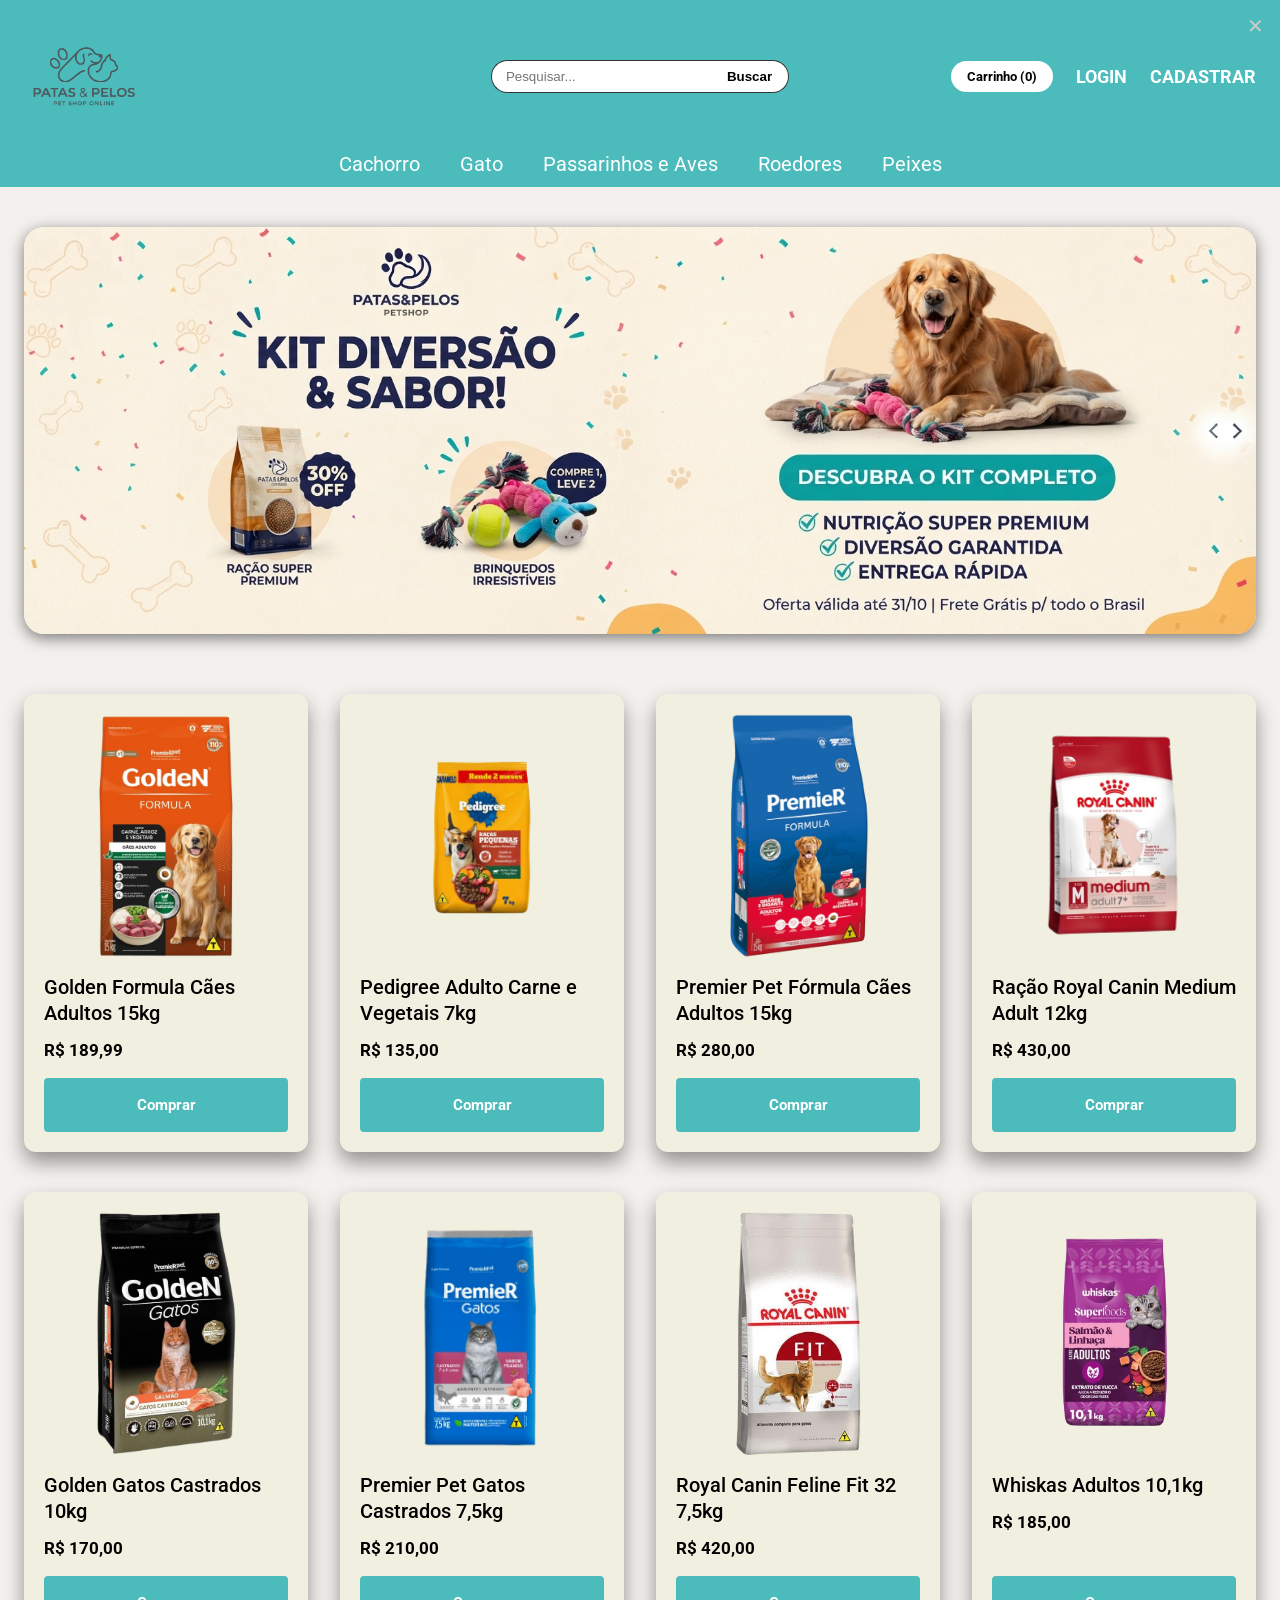
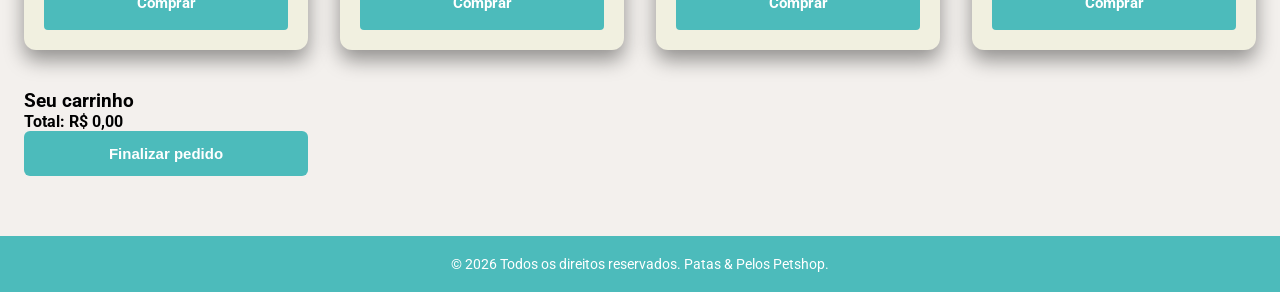
==== commit 5b558ff5: "ACACASSWE" ====
--- a/html/index.html
+++ b/html/index.html
@@ -55,70 +55,103 @@
         </section>
 
         <section class="produtos" id="produtos" aria-label="Produtos">
-
-  
-            <article class="card" data-id="1" data-categoria="cachorro" data-preco="189.99">
+            <!-- RAÇÕES -->
+            <article class="card" data-id="1" data-categoria="racao" data-preco="189.99">
                 <img src="../img/Golden Formula Cães Adultos.png" alt="Ração Golden Formula Cães Adultos 15kg">
                 <h2>Golden Formula Cães Adultos 15kg</h2>
                 <p class="preco">R$ 189,99</p>
                 <button class="btn" type="button">Comprar</button>
             </article>
-
-            <article class="card" data-id="2" data-categoria="cachorro" data-preco="135.00">
+            
+            <article class="card" data-id="2" data-categoria="racao" data-preco="135.00">
                 <img src="../img/Pedigree Adulto Carne e Vegetais.png" alt="Ração Pedigree Adulto Carne e Vegetais 7kg">
                 <h2>Pedigree Adulto Carne e Vegetais 7kg</h2>
                 <p class="preco">R$ 135,00</p>
                 <button class="btn" type="button">Comprar</button>
             </article>
-
-            <article class="card" data-id="3" data-categoria="cachorro" data-preco="280.00">
+            
+            <article class="card" data-id="3" data-categoria="racao" data-preco="280.00">
                 <img src="../img/Premier Pet Fórmula Cães Adultos.png" alt="Ração Premier Pet Fórmula Cães Adultos 15kg">
                 <h2>Premier Pet Fórmula Cães Adultos 15kg</h2>
                 <p class="preco">R$ 280,00</p>
                 <button class="btn" type="button">Comprar</button>
             </article>
-
-            <article class="card" data-id="4" data-categoria="cachorro" data-preco="430.00">
+            
+            <article class="card" data-id="4" data-categoria="racao" data-preco="430.00">
                 <img src="../img/racao-royal-canin-medium-adult-7-mais-caes-adultos-1-removebg-preview.png" alt="Ração Royal Canin Medium Adult 12kg">
                 <h2>Ração Royal Canin Medium Adult 12kg</h2>
                 <p class="preco">R$ 430,00</p>
                 <button class="btn" type="button">Comprar</button>
             </article>
-
-
-            <article class="card" data-id="5" data-categoria="gato" data-preco="170.00">
+            
+            
+            <article class="card" data-id="1" data-categoria="racao" data-preco="170.00" data-desc="Ração premium da linha Golden para manter a saúde do seu felino castrado em dia." data-specs="Peso: 10kg&#10;Categoria: Ração">
                 <img src="../img/Golden Gatos.png" alt="Ração Golden Gatos Castrados 10kg">
                 <h2>Golden Gatos Castrados 10kg</h2>
                 <p class="preco">R$ 170,00</p>
                 <button class="btn" type="button">Comprar</button>
             </article>
-
-            <article class="card" data-id="6" data-categoria="gato" data-preco="210.00">
+            
+            <article class="card" data-id="2" data-categoria="racao" data-preco="210.00">
                 <img src="../img/Premier Pet Gatos Castrados.png" alt="Ração Premier Pet Gatos Castrados 7,5kg">
                 <h2>Premier Pet Gatos Castrados 7,5kg</h2>
                 <p class="preco">R$ 210,00</p>
                 <button class="btn" type="button">Comprar</button>
             </article>
-
-            <article class="card" data-id="7" data-categoria="gato" data-preco="420.00">
+            
+            <article class="card" data-id="3" data-categoria="racao" data-preco="420.00">
                 <img src="../img/Royal Canin Feline Fit 32.png" alt="Ração Royal Canin Feline Fit 32 7,5kg">
                 <h2>Royal Canin Feline Fit 32 7,5kg</h2>
                 <p class="preco">R$ 420,00</p>
                 <button class="btn" type="button">Comprar</button>
             </article>
-
-            <article class="card" data-id="8" data-categoria="gato" data-preco="185.00">
+            
+            <article class="card" data-id="4" data-categoria="racao" data-preco="185.00">
                 <img src="../img/Whiskas Adultos.png" alt="Ração Whiskas Adultos 10,1kg">
                 <h2>Whiskas Adultos 10,1kg</h2>
                 <p class="preco">R$ 185,00</p>
                 <button class="btn" type="button">Comprar</button>
             </article>
-        </section>
 
-        <div id="modal-passagem" class="modal-overlay">
-            <div class="modal-box">
-              <button id="fechar-modal" class="modal-close">✕</button>
-              <img id="modal-img" class="modal-img" src="" alt="">
+            <p id="semResultado" hidden>Nenhum produto encontrado.</p>
+        
+            <!-- MODAL DO PRODUTO -->
+            <div class="overlay" id="modalProduto" hidden>
+                <div class="produto-modal" role="dialog" aria-modal="true">
+                    <button class="fechar" id="fecharModal" type="button" aria-label="Fechar">✕</button>
+                    <div class="modal-img"><img id="modalImg" src="" alt=""></div>
+                    <div class="modal-info">
+                        <h2 id="modalNome"></h2>
+                        <p class="modal-preco" id="modalPreco"></p>
+                        <h4>Descrição</h4>
+                        <p id="modalDesc"></p>
+                        <h4>Detalhes</h4>
+                        <pre class="modal-specs" id="modalSpecs"></pre>
+                        <div class="qtd">
+                            <button id="menos" type="button">−</button>
+                            <span id="qtdModal">1</span>
+                            <button id="mais" type="button">+</button>
+                        </div>
+                        <button class="btn-add" id="btnAdicionar" type="button">Adicionar ao carrinho</button>
+                    </div>
+                </div>
+            </div>
+        
+            <!-- CARRINHO -->
+            <div class="overlay" id="overlayCarrinho" hidden></div>
+            <aside class="carrinho" id="carrinho" aria-hidden="true">
+                <div class="carrinho-topo">
+                    <h3>Seu carrinho</h3>
+                    <button class="fechar" id="fecharCarrinho" type="button" aria-label="Fechar">✕</button>
+                </div>
+                <ul id="listaCarrinho"></ul>
+                <div class="carrinho-rodape">
+                    <strong>Total: <span id="totalCarrinho">R$ 0,00</span></strong>
+                    <button class="btn-add" id="btnFinalizar" type="button">Finalizar pedido</button>
+                </div>
+            </aside>
+        
+            <div class="toast" id="toast"></div>
           
               
         <script src="../js/script.js"></script>
--- a/css/style.css
+++ b/css/style.css
@@ -245,6 +245,130 @@
     align-items: center;
 }
 
+.overlay {
+    position: fixed;
+    inset: 0;
+    background: rgba(0, 0, 0, 0.7);
+    display: flex;
+    align-items: center;
+    justify-content: center;
+    z-index: 50;
+}
+ 
+.overlay[hidden] {
+    display: none;
+}
+ 
+.produto-modal {
+    position: relative;
+    background-color: #f1f0e0;
+    color: #000000;
+    width: min(820px, 92%);
+    max-height: 90vh;
+    overflow-y: auto;
+    border-radius: 14px;
+    border: 1px solid #4cbbbb;
+    padding: 28px;
+    display: grid;
+    grid-template-columns: 1fr 1.2fr;
+    gap: 28px;
+    font-family: "Roboto", sans-serif;
+    animation: abrirModal 0.2s ease-out;
+}
+ 
+@keyframes abrirModal {
+    from { transform: scale(0.95); opacity: 0; }
+    to { transform: scale(1); opacity: 1; }
+}
+ 
+.modal-img {
+    background-color: #dad9d4;
+    border-radius: 10px;
+    display: flex;
+    align-items: center;
+    justify-content: center;
+    padding: 16px;
+}
+ 
+.modal-img img {
+    max-width: 100%;
+    max-height: 320px;
+    object-fit: contain;
+}
+ 
+.modal-info h2 {
+    font-size: 22px;
+    margin-bottom: 6px;
+    padding-right: 30px;
+}
+ 
+.modal-preco {
+    color: #4cbbbb;
+    font-size: 26px;
+    font-weight: bold;
+    margin-bottom: 14px;
+}
+ 
+.modal-info h4 {
+    color: #000000;
+    margin: 14px 0 6px;
+    font-size: 13px;
+}
+ 
+.modal-specs {
+    font-family: monospace;
+    background-color: #e2dfdf;
+    border-left: 3px solid #4cbbbb;
+    padding: 10px;
+    font-size: 13px;
+    white-space: pre-wrap;
+}
+ 
+.qtd {
+    display: flex;
+    align-items: center;
+    gap: 14px;
+    margin: 18px 0 12px;
+}
+ 
+.qtd button {
+    width: 34px;
+    height: 34px;
+    border: 1px solid #4cbbbb;
+    background: transparent;
+    color: #000000;
+    border-radius: 8px;
+    font-size: 18px;
+    cursor: pointer;
+}
+ 
+.btn-add {
+    width: 100%;
+    background-color: #4cbbbb;
+    color: #ffffff;
+    border: 0;
+    border-radius: 6px;
+    padding: 14px;
+    font-size: 15px;
+    font-weight: bold;
+    cursor: pointer;
+    transition: 0.3s;
+}
+ 
+.btn-add:hover {
+    background-color: #067979;
+}
+ 
+.fechar {
+    position: absolute;
+    top: 14px;
+    right: 16px;
+    background: none;
+    border: none;
+    color: #cccccc;
+    font-size: 20px;
+    cursor: pointer;
+}
 
 @media (max-width: 768px) {
     .topo-linha {
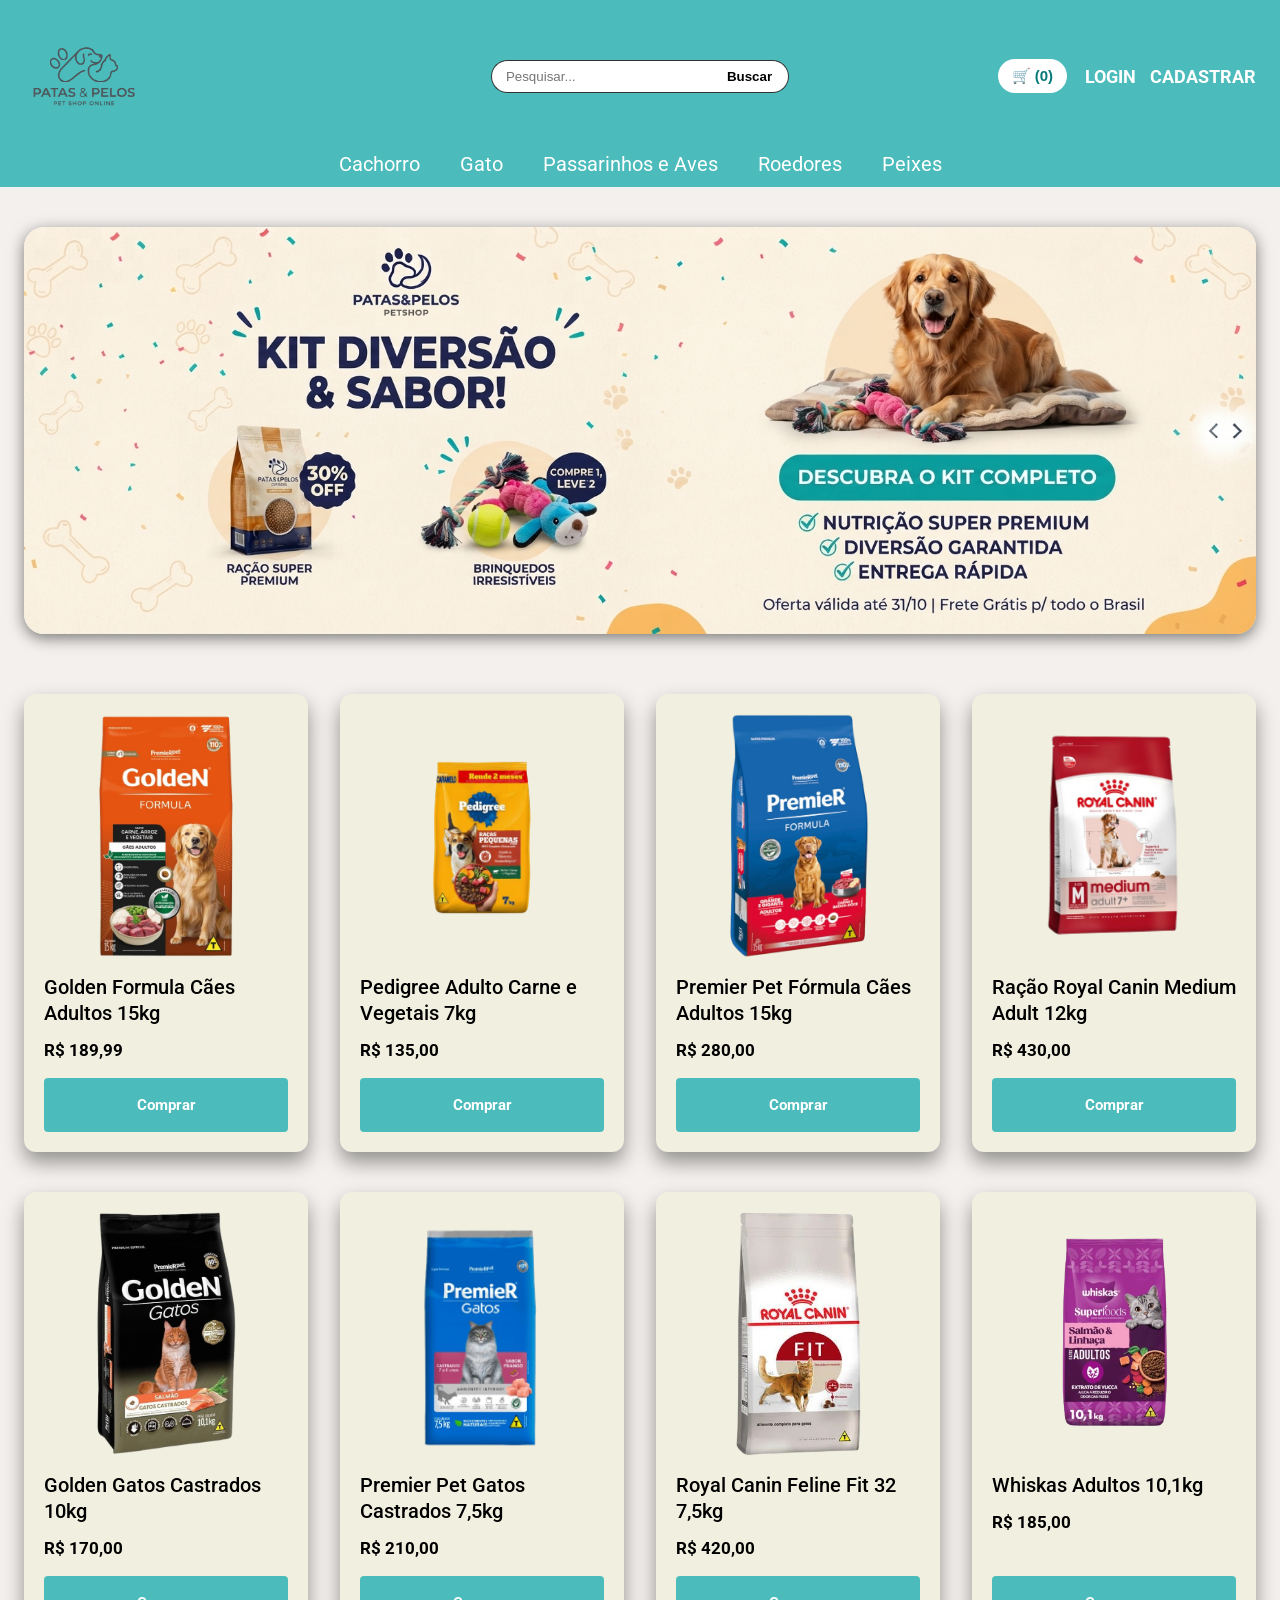
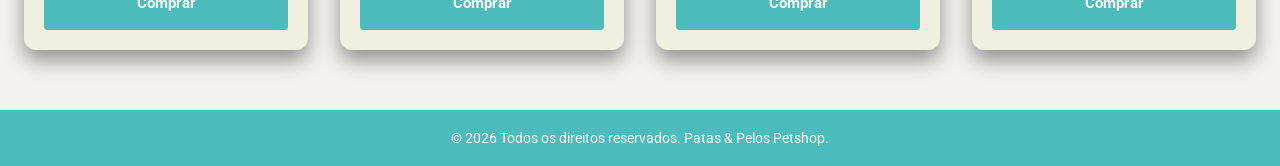
==== commit 498efe28: "UPDATE FINAL" ====
--- a/html/index.html
+++ b/html/index.html
@@ -5,37 +5,49 @@
     <meta name="viewport" content="width=device-width, initial-scale=1.0">
     <title>Patas &amp; Pelos | Pet Shop Online</title>
 
+    <!-- Fonte e folha de estilo principal -->
     <link rel="preconnect" href="https://fonts.googleapis.com">
     <link rel="preconnect" href="https://fonts.gstatic.com" crossorigin>
     <link href="https://fonts.googleapis.com/css2?family=Roboto:wght@400;500;700&display=swap" rel="stylesheet">
-
     <link rel="stylesheet" href="../css/style.css">
 </head>
 <body>
 
+    <!-- CABEÇALHO, BUSCA, LOGIN E NAVEGAÇÃO -->
     <header class="topo">
         <div class="topo-linha">
 
+            <!-- Logo -->
             <div class="logo">
                 <a href="../html/index.html">
                     <img src="../img/logo.png" alt="Patas &amp; Pelos - Pet Shop Online">
                 </a>
             </div>
 
+            <!-- Barra de busca -->
             <form class="search-container" id="form-busca" role="search">
                 <input type="search" id="campo-busca" placeholder="Pesquisar..." aria-label="Pesquisar produtos">
                 <button type="submit" id="btn-buscar">Buscar</button>
             </form>
 
-       
+            <!-- Botão do carrinho e área de conta (login/cadastrar ou nome do usuário) -->
             <div class="auth-buttons">
-                <button type="button" id="btn-carrinho" class="btn-carrinho">Carrinho (0)</button>
-                <a href="../html/login.html" class="btn-login">Login</a>
-                <a href="../html/cadastro.html" class="btn-register">Cadastrar</a>
+                <button type="button" id="btn-carrinho" class="btn-carrinho">🛒 (0)</button>
+
+                <div class="auth-guest" id="areaGuest">
+                    <a href="../html/login.html" class="btn-login">Login</a>
+                    <a href="../html/cadastro.html" class="btn-register">Cadastrar</a>
+                </div>
+
+                <div class="auth-user" id="areaUsuario" hidden>
+                    <span class="nome-usuario" id="nomeUsuario"></span>
+                    <button type="button" class="btn-sair" id="btnSair">Sair</button>
+                </div>
             </div>
 
         </div>
 
+        <!-- Categorias -->
         <nav class="nav-categorias" aria-label="Categorias">
             <ul class="navlinks">
                 <li><a href="../html/storedog.html">Cachorro</a></li>
@@ -47,119 +59,132 @@
         </nav>
     </header>
 
-
     <main>
 
+        <!-- BANNER PRINCIPAL -->
         <section class="banner" id="banner">
             <img src="../img/banner1.jpg" alt="Kit Diversão &amp; Sabor: ração super premium com 30% off e brinquedos">
         </section>
 
+        <!-- CARDS DE PRODUTOS -->
         <section class="produtos" id="produtos" aria-label="Produtos">
-            <!-- RAÇÕES -->
+            
+            <!-- Rações cachorro -->
             <article class="card" data-id="1" data-categoria="racao" data-preco="189.99">
-                <img src="../img/Golden Formula Cães Adultos.png" alt="Ração Golden Formula Cães Adultos 15kg">
+                <img src="../img/Golden-Formula-Cães-Adultos.png" alt="Ração Golden Formula Cães Adultos 15kg">
                 <h2>Golden Formula Cães Adultos 15kg</h2>
                 <p class="preco">R$ 189,99</p>
                 <button class="btn" type="button">Comprar</button>
             </article>
-            
+
             <article class="card" data-id="2" data-categoria="racao" data-preco="135.00">
-                <img src="../img/Pedigree Adulto Carne e Vegetais.png" alt="Ração Pedigree Adulto Carne e Vegetais 7kg">
+                <img src="../img/Pedigree-Adulto-Carne-e-Vegetais.png" alt="Ração Pedigree Adulto Carne e Vegetais 7kg">
                 <h2>Pedigree Adulto Carne e Vegetais 7kg</h2>
                 <p class="preco">R$ 135,00</p>
                 <button class="btn" type="button">Comprar</button>
             </article>
-            
+
             <article class="card" data-id="3" data-categoria="racao" data-preco="280.00">
-                <img src="../img/Premier Pet Fórmula Cães Adultos.png" alt="Ração Premier Pet Fórmula Cães Adultos 15kg">
+                <img src="../img/Premier-Pet-Fórmula-Cães-Adultos.png" alt="Ração Premier Pet Fórmula Cães Adultos 15kg">
                 <h2>Premier Pet Fórmula Cães Adultos 15kg</h2>
                 <p class="preco">R$ 280,00</p>
                 <button class="btn" type="button">Comprar</button>
             </article>
-            
+
             <article class="card" data-id="4" data-categoria="racao" data-preco="430.00">
                 <img src="../img/racao-royal-canin-medium-adult-7-mais-caes-adultos-1-removebg-preview.png" alt="Ração Royal Canin Medium Adult 12kg">
                 <h2>Ração Royal Canin Medium Adult 12kg</h2>
                 <p class="preco">R$ 430,00</p>
                 <button class="btn" type="button">Comprar</button>
             </article>
-            
-            
-            <article class="card" data-id="1" data-categoria="racao" data-preco="170.00" data-desc="Ração premium da linha Golden para manter a saúde do seu felino castrado em dia." data-specs="Peso: 10kg&#10;Categoria: Ração">
-                <img src="../img/Golden Gatos.png" alt="Ração Golden Gatos Castrados 10kg">
+
+            <!-- Rações gato -->
+            <article class="card" data-id="5" data-categoria="racao" data-preco="170.00" data-desc="Ração premium da linha Golden para manter a saúde do seu felino castrado em dia." data-specs="Peso: 10kg&#10;Categoria: Ração">
+                <img src="../img/Golden-Gatos.png" alt="Ração Golden Gatos Castrados 10kg">
                 <h2>Golden Gatos Castrados 10kg</h2>
                 <p class="preco">R$ 170,00</p>
                 <button class="btn" type="button">Comprar</button>
             </article>
-            
-            <article class="card" data-id="2" data-categoria="racao" data-preco="210.00">
-                <img src="../img/Premier Pet Gatos Castrados.png" alt="Ração Premier Pet Gatos Castrados 7,5kg">
+
+            <article class="card" data-id="6" data-categoria="racao" data-preco="210.00">
+                <img src="../img/Premier-Pet-Gatos-Castrados.png" alt="Ração Premier Pet Gatos Castrados 7,5kg">
                 <h2>Premier Pet Gatos Castrados 7,5kg</h2>
                 <p class="preco">R$ 210,00</p>
                 <button class="btn" type="button">Comprar</button>
             </article>
-            
-            <article class="card" data-id="3" data-categoria="racao" data-preco="420.00">
-                <img src="../img/Royal Canin Feline Fit 32.png" alt="Ração Royal Canin Feline Fit 32 7,5kg">
+
+            <article class="card" data-id="7" data-categoria="racao" data-preco="420.00">
+                <img src="../img/Royal-Canin-Feline-Fit-32.png" alt="Ração Royal Canin Feline Fit 32 7,5kg">
                 <h2>Royal Canin Feline Fit 32 7,5kg</h2>
                 <p class="preco">R$ 420,00</p>
                 <button class="btn" type="button">Comprar</button>
             </article>
-            
-            <article class="card" data-id="4" data-categoria="racao" data-preco="185.00">
-                <img src="../img/Whiskas Adultos.png" alt="Ração Whiskas Adultos 10,1kg">
+
+            <article class="card" data-id="8" data-categoria="racao" data-preco="185.00">
+                <img src="../img/Whiskas-Adultos.png" alt="Ração Whiskas Adultos 10,1kg">
                 <h2>Whiskas Adultos 10,1kg</h2>
                 <p class="preco">R$ 185,00</p>
                 <button class="btn" type="button">Comprar</button>
             </article>
 
             <p id="semResultado" hidden>Nenhum produto encontrado.</p>
-        
-            <!-- MODAL DO PRODUTO -->
-            <div class="overlay" id="modalProduto" hidden>
-                <div class="produto-modal" role="dialog" aria-modal="true">
-                    <button class="fechar" id="fecharModal" type="button" aria-label="Fechar">✕</button>
-                    <div class="modal-img"><img id="modalImg" src="" alt=""></div>
-                    <div class="modal-info">
-                        <h2 id="modalNome"></h2>
-                        <p class="modal-preco" id="modalPreco"></p>
-                        <h4>Descrição</h4>
-                        <p id="modalDesc"></p>
-                        <h4>Detalhes</h4>
-                        <pre class="modal-specs" id="modalSpecs"></pre>
-                        <div class="qtd">
-                            <button id="menos" type="button">−</button>
-                            <span id="qtdModal">1</span>
-                            <button id="mais" type="button">+</button>
-                        </div>
-                        <button class="btn-add" id="btnAdicionar" type="button">Adicionar ao carrinho</button>
+        </section>
+
+        <!-- MODAL DO PRODUTO -->
+        <div class="overlay" id="modalProduto" hidden>
+            <div class="produto-modal" role="dialog" aria-modal="true">
+                <button class="fechar" id="fecharModal" type="button" aria-label="Fechar">✕</button>
+                <div class="modal-img"><img id="modalImg" src="#" alt="#"></div>
+                <div class="modal-info">
+                    <h2 id="modalNome"></h2>
+                    <p class="modal-preco" id="modalPreco"></p>
+                    <h3>Descrição</h3>
+                    <p id="modalDesc"></p>
+                    <h4>Detalhes</h4>
+                    <pre class="modal-specs" id="modalSpecs"></pre>
+                    <div class="qtd">
+                        <button id="menos" type="button">−</button>
+                        <span id="qtdModal">1</span>
+                        <button id="mais" type="button">+</button>
                     </div>
+                    <button class="btn-add" id="btnAdicionar" type="button">Adicionar ao carrinho</button>
                 </div>
             </div>
-        
-            <!-- CARRINHO -->
-            <div class="overlay" id="overlayCarrinho" hidden></div>
-            <aside class="carrinho" id="carrinho" aria-hidden="true">
-                <div class="carrinho-topo">
-                    <h3>Seu carrinho</h3>
-                    <button class="fechar" id="fecharCarrinho" type="button" aria-label="Fechar">✕</button>
+        </div>
+
+        <!-- CARRINHO (SACOLA CENTRALIZADA) -->
+        <div class="overlay" id="overlayCarrinho" hidden>
+            <div class="sacola-modal" role="dialog" aria-modal="true">
+                <div class="sacola-cabecalho">
+                    <h2>Sacola Patas &amp; Pelos</h2>
+                    <button class="fechar" id="fecharCarrinho" type="button" aria-label="Fechar sacola">✕</button>
                 </div>
-                <ul id="listaCarrinho"></ul>
-                <div class="carrinho-rodape">
-                    <strong>Total: <span id="totalCarrinho">R$ 0,00</span></strong>
-                    <button class="btn-add" id="btnFinalizar" type="button">Finalizar pedido</button>
+
+                <div class="sacola-itens" id="listaCarrinho"></div>
+
+                <div class="sacola-rodape">
+                    <div class="sacola-total">
+                        <span>Subtotal</span>
+                        <strong id="totalCarrinho">R$ 0,00</strong>
+                    </div>
+
+                    <form action="../html/pagamento.html" method="GET" id="formFinalizar">
+                        <button type="submit" class="btn-add" id="btnIrPagamento">Ir para Pagamento</button>
+                    </form>
                 </div>
-            </aside>
-        
-            <div class="toast" id="toast"></div>
-          
-              
-        <script src="../js/script.js"></script>
+            </div>
+        </div>
+
+        <!-- AVISO NA TELA (TOAST) -->
+        <div class="toast" id="toast"></div>
 
     </main>
 
+    <!-- RODAPÉ -->
     <footer class="footer">
         <p>&copy; 2026 Todos os direitos reservados. Patas &amp; Pelos Petshop.</p>
     </footer>
 
+    <script src="../js/script.js"></script>
+</body>
 </html>
--- a/css/style.css
+++ b/css/style.css
@@ -1,4 +1,4 @@
-
+/* VARIÁVEIS DE CORES E TAMANHO */
 :root {
     --cor-principal: #4cbbbb;
     --cor-escura: #067979;
@@ -7,7 +7,7 @@
     --largura-max: 1400px;
 }
 
-
+/* RESET BÁSICO */
 * {
     margin: 0;
     padding: 0;
@@ -26,6 +26,7 @@
     outline-offset: 2px;
 }
 
+/* CABEÇALHO E MENU */
 .topo {
     background-color: var(--cor-principal);
     padding-bottom: 8px;
@@ -53,7 +54,7 @@
     border-radius: 8px;
 }
 
-
+/* BARRA DE BUSCA */
 .search-container {
     display: flex;
     align-items: center;
@@ -87,11 +88,12 @@
     color: #ffffff;
 }
 
-
+/* BOTÕES DE LOGIN, CADASTRO E CARRINHO */
 .auth-buttons {
     justify-self: end;
     display: flex;
-    gap: 23px;
+    align-items: center;
+    gap: 18px;
 }
 
 .auth-buttons a {
@@ -109,7 +111,60 @@
     text-shadow: 0 0 8px var(--cor-escura);
 }
 
-
+.btn-carrinho {
+    background-color: #ffffff;
+    color: var(--cor-escura);
+    border: none;
+    padding: 8px 14px;
+    border-radius: 20px;
+    font-weight: bold;
+    font-size: 15px;
+    cursor: pointer;
+    transition: 0.3s;
+}
+
+.btn-carrinho:hover {
+    background-color: var(--cor-escura);
+    color: #ffffff;
+}
+
+.auth-guest,
+.auth-user {
+    display: flex;
+    align-items: center;
+    gap: 14px;
+}
+
+.auth-guest[hidden],
+.auth-user[hidden] {
+    display: none;
+}
+
+.nome-usuario {
+    color: #ffffff;
+    font-weight: bold;
+    font-size: 16px;
+    white-space: nowrap;
+}
+
+.btn-sair {
+    background: rgba(255, 255, 255, 0.2);
+    color: #ffffff;
+    border: 1px solid #ffffff;
+    padding: 5px 10px;
+    border-radius: 12px;
+    font-size: 13px;
+    font-weight: bold;
+    cursor: pointer;
+    transition: 0.2s;
+}
+
+.btn-sair:hover {
+    background: var(--cor-escura);
+    border-color: var(--cor-escura);
+}
+
+/* CATEGORIAS */
 .navlinks {
     list-style: none;
     display: flex;
@@ -125,16 +180,15 @@
     text-decoration: none;
     color: #ffffff;
     font-size: 20px;
-    border-bottom: 3px solid transparent; /* evita o "pulo" no hover */
+    border-bottom: 3px solid transparent;
     transition: 0.2s;
 }
 
 .navlinks a:hover {
     color: var(--cor-escura);
-
-}
-
-
+}
+
+/* BANNER */
 .banner {
     max-width: var(--largura-max);
     margin: 40px auto 0;
@@ -149,7 +203,7 @@
     box-shadow: 0 4px 15px rgba(0, 0, 0, 0.5);
 }
 
-
+/* CARDS DE PRODUTOS */
 .produtos {
     display: grid;
     grid-template-columns: repeat(auto-fill, minmax(260px, 1fr));
@@ -166,6 +220,10 @@
     border-radius: 12px;
     padding: 20px;
     box-shadow: 0 10px 20px rgba(0, 0, 0, 0.4);
+}
+
+.card[hidden] {
+    display: none;
 }
 
 .card img {
@@ -210,41 +268,7 @@
     transform: scale(0.96);
 }
 
-
-.footer {
-    background-color: var(--cor-principal);
-    color: #ffffff;
-    text-align: center;
-    padding: 20px;
-    font-size: 14px;
-}
-
-.card[hidden] {
-    display: none;
-}
-
-/* Botão do carrinho */
-.btn-carrinho {
-    padding: 8px 16px;
-    border: 0;
-    border-radius: 20px;
-    background-color: #ffffff;
-    color: #000000;
-    font-family: inherit;
-    font-weight: bold;
-    cursor: pointer;
-    transition: 0.3s;
-}
-
-.btn-carrinho:hover {
-    background-color: var(--cor-escura);
-    color: #ffffff;
-}
-
-.auth-buttons {
-    align-items: center;
-}
-
+/* MODAL DO PRODUTO */
 .overlay {
     position: fixed;
     inset: 0;
@@ -254,11 +278,11 @@
     justify-content: center;
     z-index: 50;
 }
- 
+
 .overlay[hidden] {
     display: none;
 }
- 
+
 .produto-modal {
     position: relative;
     background-color: #f1f0e0;
@@ -275,12 +299,12 @@
     font-family: "Roboto", sans-serif;
     animation: abrirModal 0.2s ease-out;
 }
- 
+
 @keyframes abrirModal {
     from { transform: scale(0.95); opacity: 0; }
     to { transform: scale(1); opacity: 1; }
 }
- 
+
 .modal-img {
     background-color: #dad9d4;
     border-radius: 10px;
@@ -289,32 +313,32 @@
     justify-content: center;
     padding: 16px;
 }
- 
+
 .modal-img img {
     max-width: 100%;
     max-height: 320px;
     object-fit: contain;
 }
- 
+
 .modal-info h2 {
     font-size: 22px;
     margin-bottom: 6px;
     padding-right: 30px;
 }
- 
+
 .modal-preco {
     color: #4cbbbb;
     font-size: 26px;
     font-weight: bold;
     margin-bottom: 14px;
 }
- 
+
 .modal-info h4 {
     color: #000000;
     margin: 14px 0 6px;
     font-size: 13px;
 }
- 
+
 .modal-specs {
     font-family: monospace;
     background-color: #e2dfdf;
@@ -323,14 +347,14 @@
     font-size: 13px;
     white-space: pre-wrap;
 }
- 
+
 .qtd {
     display: flex;
     align-items: center;
     gap: 14px;
     margin: 18px 0 12px;
 }
- 
+
 .qtd button {
     width: 34px;
     height: 34px;
@@ -341,7 +365,7 @@
     font-size: 18px;
     cursor: pointer;
 }
- 
+
 .btn-add {
     width: 100%;
     background-color: #4cbbbb;
@@ -354,22 +378,176 @@
     cursor: pointer;
     transition: 0.3s;
 }
- 
+
 .btn-add:hover {
     background-color: #067979;
 }
- 
+
 .fechar {
     position: absolute;
     top: 14px;
     right: 16px;
     background: none;
     border: none;
-    color: #cccccc;
+    color: #666;
     font-size: 20px;
     cursor: pointer;
 }
 
+/* CARRINHO (SACOLA CENTRALIZADA) */
+.sacola-modal {
+    background-color: var(--cor-fundo);
+    width: min(540px, 92%);
+    max-height: 85vh;
+    border-radius: 18px;
+    border: 2px solid var(--cor-principal);
+    overflow: hidden;
+    display: flex;
+    flex-direction: column;
+    box-shadow: 0 16px 36px rgba(0, 0, 0, 0.35);
+    animation: abrirModal 0.2s ease-out;
+}
+
+.sacola-cabecalho {
+    background-color: var(--cor-escura);
+    color: #ffffff;
+    padding: 16px 22px;
+    display: flex;
+    justify-content: space-between;
+    align-items: center;
+}
+
+.sacola-cabecalho h2 {
+    font-size: 19px;
+}
+
+.sacola-cabecalho .fechar {
+    position: static;
+    color: #ffffff;
+    font-size: 20px;
+}
+
+.sacola-itens {
+    padding: 18px 22px;
+    overflow-y: auto;
+    display: flex;
+    flex-direction: column;
+    gap: 10px;
+}
+
+.item-sacola {
+    background-color: var(--cor-card);
+    border-radius: 12px;
+    padding: 10px 14px;
+    display: flex;
+    align-items: center;
+    justify-content: space-between;
+    gap: 12px;
+    border-left: 4px solid var(--cor-principal);
+}
+
+.item-sacola-esq {
+    display: flex;
+    align-items: center;
+    gap: 12px;
+    min-width: 0;
+}
+
+.item-sacola img {
+    width: 48px;
+    height: 48px;
+    object-fit: contain;
+    background: #ffffff;
+    border-radius: 8px;
+    padding: 3px;
+    flex-shrink: 0;
+}
+
+.item-sacola-nome {
+    font-size: 14px;
+    font-weight: 500;
+    white-space: nowrap;
+    overflow: hidden;
+    text-overflow: ellipsis;
+}
+
+.item-sacola-preco {
+    font-size: 13px;
+    font-weight: bold;
+    color: var(--cor-escura);
+}
+
+.item-sacola-dir {
+    display: flex;
+    align-items: center;
+    gap: 6px;
+    flex-shrink: 0;
+}
+
+.item-sacola-dir button {
+    width: 26px;
+    height: 26px;
+    border-radius: 50%;
+    border: 1px solid var(--cor-principal);
+    background: #ffffff;
+    color: var(--cor-escura);
+    font-weight: bold;
+    cursor: pointer;
+}
+
+.item-sacola-dir .btn-lixeira {
+    width: auto;
+    border-radius: 6px;
+    padding: 0 8px;
+    border-color: #c0392b;
+    color: #c0392b;
+    font-size: 12px;
+}
+
+.sacola-rodape {
+    background-color: #ffffff;
+    padding: 16px 22px;
+    border-top: 1px solid #e0ddd7;
+}
+
+.sacola-total {
+    display: flex;
+    justify-content: space-between;
+    align-items: center;
+    font-size: 18px;
+    margin-bottom: 12px;
+}
+
+/* AVISO (TOAST) */
+.toast {
+    position: fixed;
+    bottom: 24px;
+    right: 24px;
+    background-color: var(--cor-escura);
+    color: #ffffff;
+    padding: 14px 22px;
+    border-radius: 8px;
+    font-weight: bold;
+    opacity: 0;
+    pointer-events: none;
+    transition: 0.3s;
+    z-index: 100;
+}
+
+.toast.mostrar {
+    opacity: 1;
+}
+
+/* RODAPÉ */
+.footer {
+    background-color: var(--cor-principal);
+    color: #ffffff;
+    text-align: center;
+    padding: 20px;
+    font-size: 14px;
+}
+
+/* RESPONSIVO (CELULAR) */
 @media (max-width: 768px) {
     .topo-linha {
         grid-template-columns: 1fr;
@@ -438,7 +616,9 @@
         font-size: 13px;
     }
 
-    
+    .produto-modal {
+        grid-template-columns: 1fr;
+    }
 }
 
 @media (max-width: 420px) {
